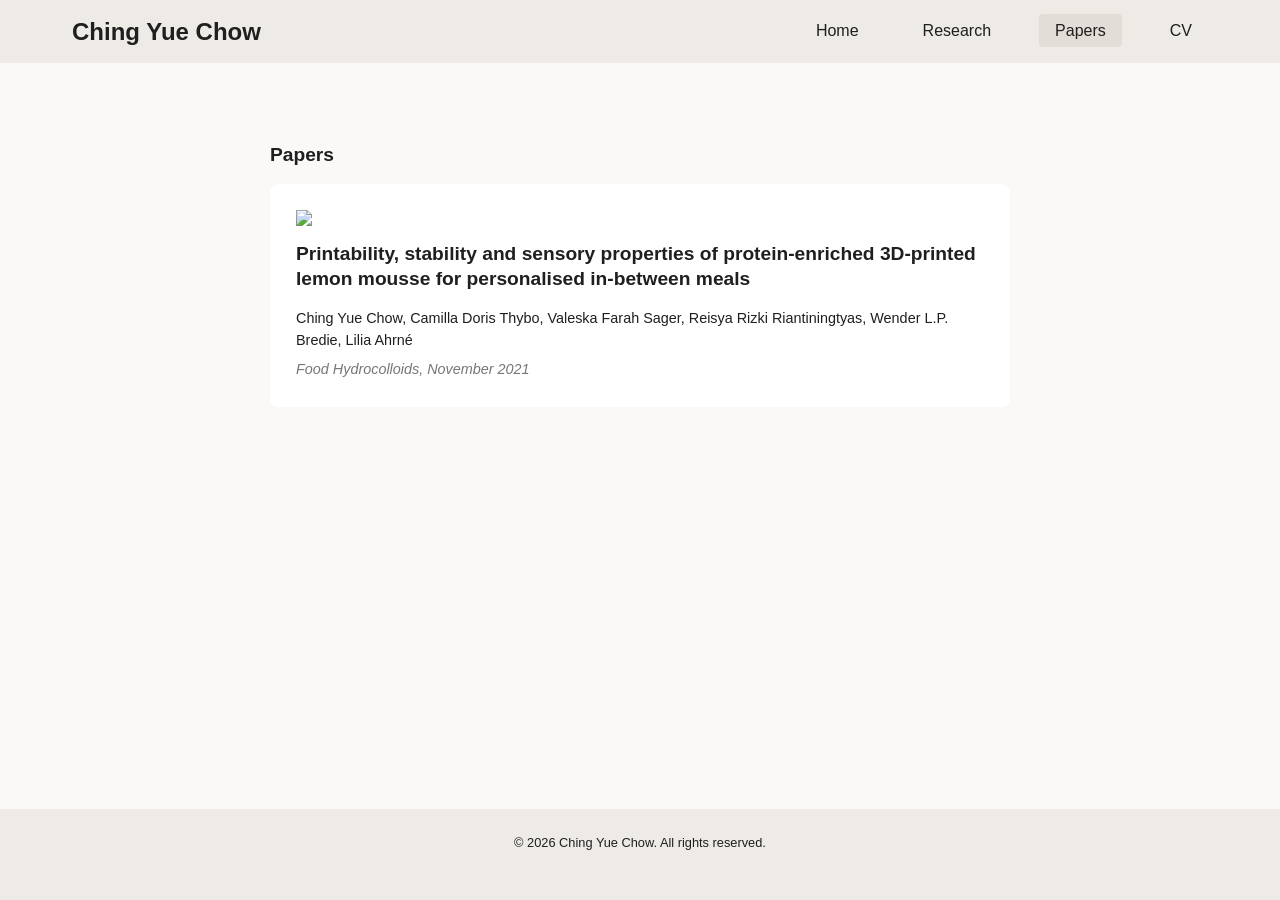
==== papers.html @ 6fe454b6 "Add item image to papers section and refine CSS styles for improved layout" ====
<!DOCTYPE html>
<html lang="en">
<head>
    <meta charset="UTF-8">
    <meta name="viewport" content="width=device-width, initial-scale=1.0">
    <title>Papers | Ching Yue Chow</title>
    <link rel="stylesheet" href="style_base.css">
    <link rel="stylesheet" href="style_papers.css">
</head>

<body>
  <nav>
    <div class="nav-container">
      <h1 class="nav-title">Ching Yue Chow</h1>
      <ul class="nav-links">
        <li><a href="index.html">Home</a></li>
        <li><a href="research.html">Research</a></li>
        <li><a href="papers.html" class="active">Papers</a></li>
        <li><a href="CV.html">CV</a></li>
      </ul>
    </div>
  </nav>

    <main class="container">
        <section class="content-section">
            <h3>Papers</h3>
            
            <div class="item-card">
              <img src="mousse_FH2021.jpg" class="item-image">
                <h3>
                  Printability, stability and sensory properties of protein-enriched 
                  3D-printed lemon mousse for personalised in-between meals
                </h3>
                <p>Ching Yue Chow, Camilla Doris Thybo, Valeska Farah Sager, 
                  Reisya Rizki Riantiningtyas, Wender L.P. Bredie, Lilia Ahrné</p>
                <p class="meta">Food Hydrocolloids, November 2021</p>
            </div>  

         </section>
    </main>

  <footer>
    <p>&copy; 2026 Ching Yue Chow. All rights reserved.</p>
  </footer>
</body>
</html>
---- style_base.css ----
* {
    margin: 0;
    padding: 0;
    box-sizing: border-box;
}

body {
    font-family: -apple-system, BlinkMacSystemFont, 'Segoe UI', Roboto, Oxygen, Ubuntu, Cantarell, sans-serif;
    line-height: 1.3;
    color: #1F1F1F;
    background-color: #FAF9F7;
    display: flex;
    flex-direction: column;
    min-height: 100vh;
}

h2 {
    color: #1F1F1F;
    margin-bottom: 1rem;
    font-size: 2rem;
}

h3 {
    color: #1F1F1F;
    /*margin-top: 2rem;*/
    margin-bottom: 1rem;
    font-size: 1.2rem;
}

p {
    font-size: 1rem;
    line-height: 1.5;
    margin-bottom: 1.5rem;
    color: #1F1F1F;
}

/* Navigation Bar */
nav {
    background-color: #EEEAE5;
    color: #1F1F1F;
    padding: 1rem 0;
    position: sticky;
    top: 0;
    z-index: 100;
}

.nav-container {
    max-width: 1200px;
    margin: 0 auto;
    padding: 0 2rem;
    display: flex;
    justify-content: flex-start;
    align-items: center;
    flex-wrap: wrap;
}

.nav-title {
    font-size: 1.5rem;
    font-weight: 600;
    min-width: 180px
}

.nav-links {
    display: flex;
    list-style: none;
    gap: 2rem;
    margin-left: auto;
}

.nav-links a {
    color: #1F1F1F;
    text-decoration: none;
    font-weight: 500;
    padding: 0.5rem 1rem;
    border-radius: 4px;
    transition: background-color 0.3s ease;
}

.nav-links a:hover,
.nav-links a.active {
    background-color: #E2DDD6;
}

/* Main Container */
.container {
    max-width: 900px;
    margin: 2rem auto;
    padding: 0 2rem;
    flex: 1;
}

/* Footer */
footer {
    background-color: #EEEAE5;
    color: #1F1F1F;
    text-align: center;
    padding: 1.5rem;
    margin-top: 2rem;
}

footer p {
    font-size: 0.8rem;
}

/* Responsive Design */
@media (max-width: 768px) {
    .nav-container {
        flex-direction: column;
        gap: 1rem;
    }
    
    .nav-links {
        gap: 1rem;
        flex-wrap: wrap;
        justify-content: center;
    }
    
    .profile-section {
        flex-direction: column;
        align-items: center;
        text-align: center;
    }
    
    .social-links ul {
        justify-content: center;
    }
    
    .container {
        padding: 0 1rem;
    }
    
    .hero,
    .content-section {
        padding: 2rem 1.5rem;
    }
}
---- style_papers.css ----
/* Papers page style */
.content-section {
    background-color: transparent;
    border-radius: 10px;
    padding: 3rem;
    /*box-shadow: 0 2px 8px rgba(0,0,0,0.1); */
    margin-bottom: 2rem;
}

/*.content-section p {
    font-size: 1.1rem;
    line-height: 1.8;
    color: #555;
    margin-bottom: 1rem;
}

.content-section ul {
    margin-left: 2rem;
    margin-bottom: 1rem;
}

.content-section li {
    margin-bottom: 0.5rem;
    font-size: 1.1rem;
    line-height: 1.8;
    color: #555;
}*/

/* Item Cards (for books, papers, courses) */
.item-card {
    background-color: white;
    padding: 1.5rem;
    padding-bottom: 1rem;
    margin-bottom: 1.5rem;
    border-radius: 8px;
    border: 2px solid transparent;
    transition: border-color 0.2s ease;
}

.item-card:hover {
    border-color: #E2DDD6;
}

.item-image {
  max-width: 100%;
  height: auto;
  display: block;
  object-fit: contain;
  margin-bottom: 1em;
}

.item-card p {
    margin-bottom: 0.5rem;
    font-size: 0.9rem;
}

.item-card .meta {
    color: #777;
    font-size: 0.9rem;
    font-style: italic;
}
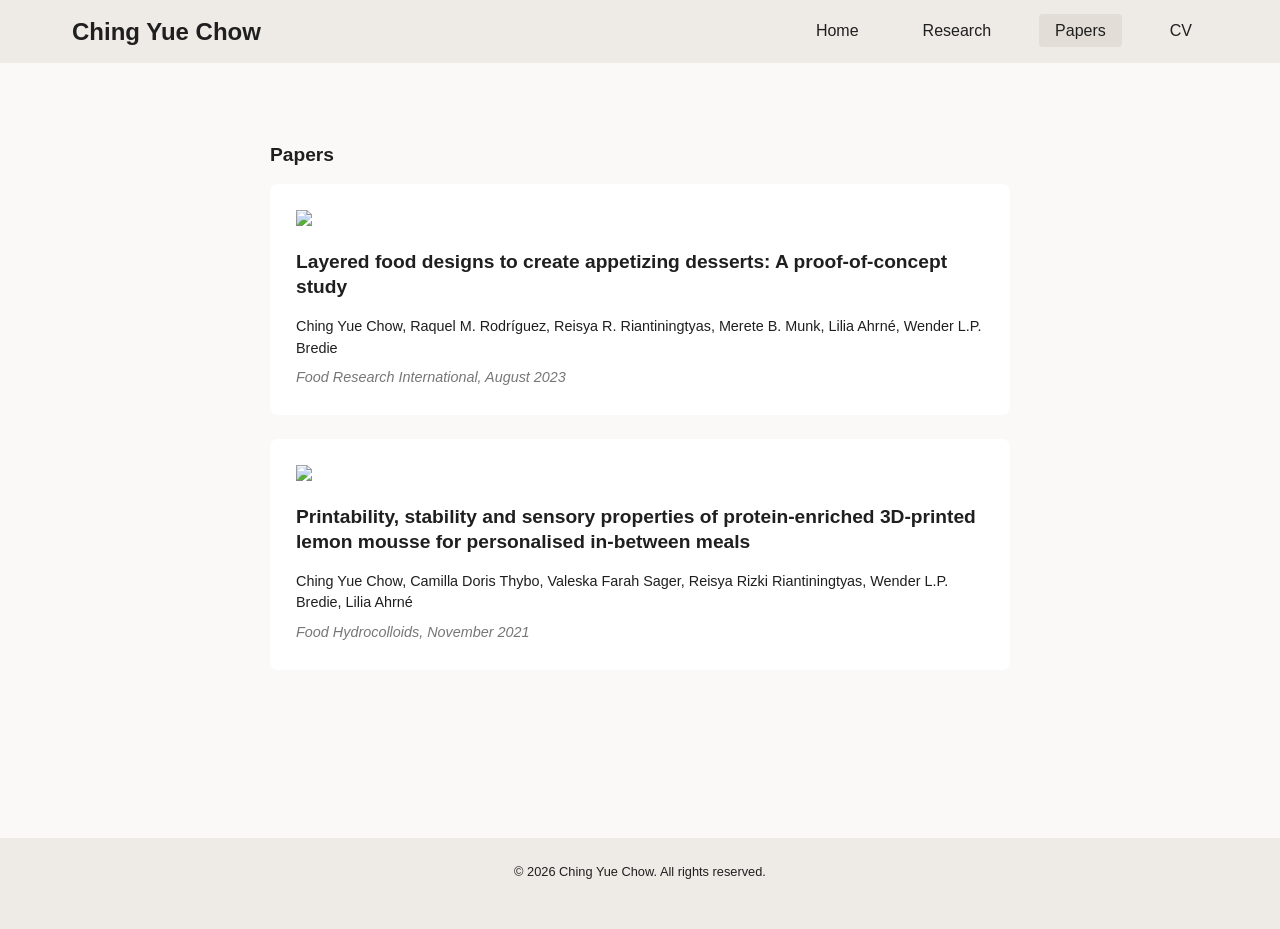
==== commit c8952d0f: "Update profile description, add new papers with link images to papers section, and adjust CSS styles" ====
--- a/papers.html
+++ b/papers.html
@@ -26,6 +26,19 @@
             <h3>Papers</h3>
             
             <div class="item-card">
+              <a href="https://doi.org/10.1016/j.foodres.2023.112955" target="_blank" title="View full paper">
+              <img src="mousse_FRI2023.jpg" class="item-image">
+                <h3>
+                  Layered food designs to create appetizing desserts: A proof-of-concept study
+                </h3>
+                <p>Ching Yue Chow, Raquel M. Rodríguez, Reisya R. Riantiningtyas, Merete B. Munk,
+                   Lilia Ahrné, Wender L.P. Bredie</p>
+                <p class="meta">Food Research International, August 2023</p>
+                </a>
+            </div>  
+
+            <div class="item-card">
+              <a href="https://doi.org/10.1016/j.foodhyd.2021.106943" target="_blank" title="View full paper">
               <img src="mousse_FH2021.jpg" class="item-image">
                 <h3>
                   Printability, stability and sensory properties of protein-enriched 
@@ -34,7 +47,8 @@
                 <p>Ching Yue Chow, Camilla Doris Thybo, Valeska Farah Sager, 
                   Reisya Rizki Riantiningtyas, Wender L.P. Bredie, Lilia Ahrné</p>
                 <p class="meta">Food Hydrocolloids, November 2021</p>
-            </div>  
+                </a>
+            </div> 
 
          </section>
     </main>
--- a/style_base.css
+++ b/style_base.css
@@ -32,6 +32,10 @@
     line-height: 1.5;
     margin-bottom: 1.5rem;
     color: #1F1F1F;
+}
+
+a {
+    text-decoration: none;
 }
 
 /* Navigation Bar */
--- a/style_papers.css
+++ b/style_papers.css
@@ -46,7 +46,7 @@
   height: auto;
   display: block;
   object-fit: contain;
-  margin-bottom: 1em;
+  margin-bottom: 1.5em;
 }
 
 .item-card p {
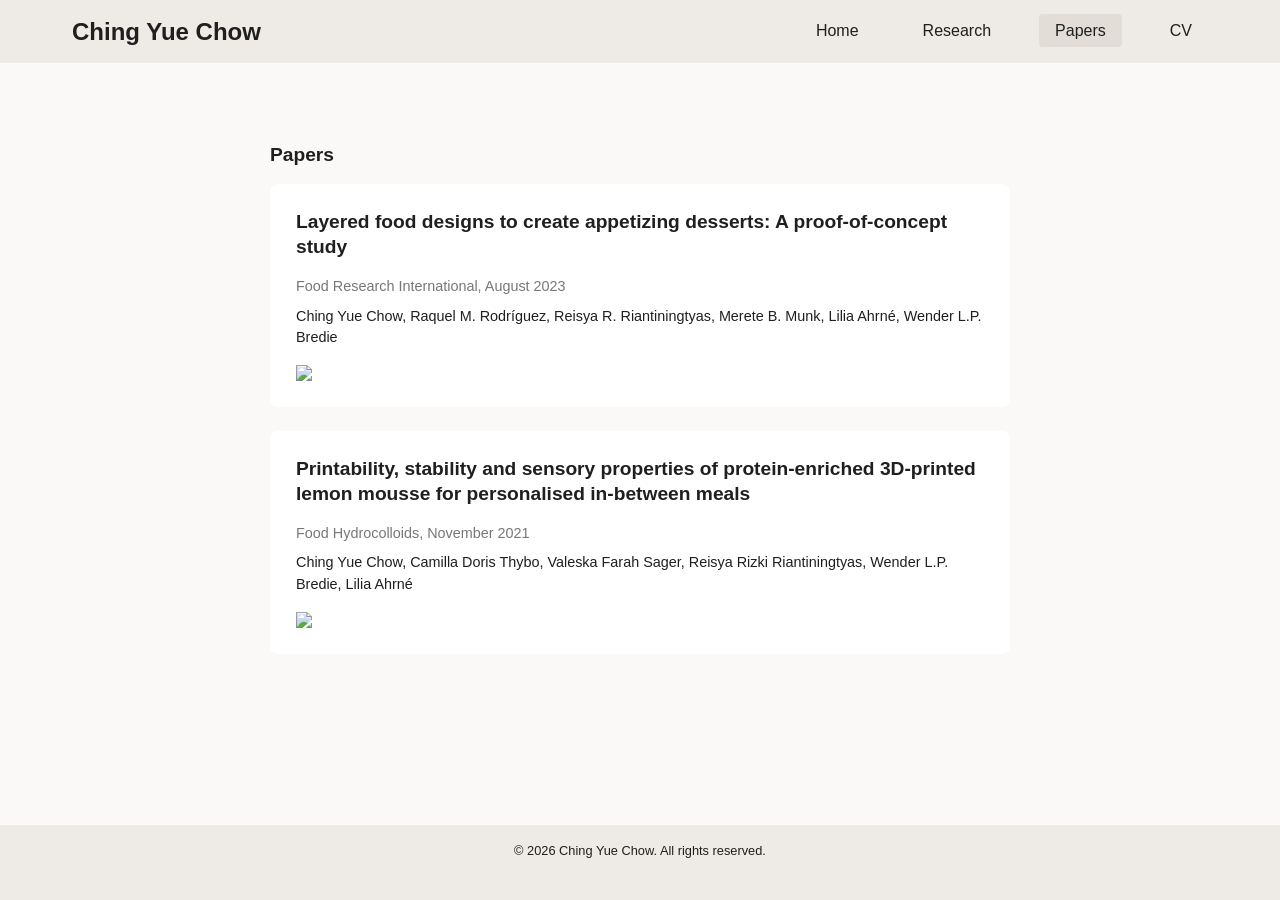
==== commit 9713cb3d: "Refactor index.html and papers.html: improve icon alignment, enhance paper card layout, and adjust C" ====
--- a/papers.html
+++ b/papers.html
@@ -1,11 +1,12 @@
 <!DOCTYPE html>
 <html lang="en">
+
 <head>
-    <meta charset="UTF-8">
-    <meta name="viewport" content="width=device-width, initial-scale=1.0">
-    <title>Papers | Ching Yue Chow</title>
-    <link rel="stylesheet" href="style_base.css">
-    <link rel="stylesheet" href="style_papers.css">
+  <meta charset="UTF-8">
+  <meta name="viewport" content="width=device-width, initial-scale=1.0">
+  <title>Papers | Ching Yue Chow</title>
+  <link rel="stylesheet" href="style_base.css">
+  <link rel="stylesheet" href="style_papers.css">
 </head>
 
 <body>
@@ -21,40 +22,40 @@
     </div>
   </nav>
 
-    <main class="container">
-        <section class="content-section">
-            <h3>Papers</h3>
-            
-            <div class="item-card">
-              <a href="https://doi.org/10.1016/j.foodres.2023.112955" target="_blank" title="View full paper">
-              <img src="mousse_FRI2023.jpg" class="item-image">
-                <h3>
-                  Layered food designs to create appetizing desserts: A proof-of-concept study
-                </h3>
-                <p>Ching Yue Chow, Raquel M. Rodríguez, Reisya R. Riantiningtyas, Merete B. Munk,
-                   Lilia Ahrné, Wender L.P. Bredie</p>
-                <p class="meta">Food Research International, August 2023</p>
-                </a>
-            </div>  
+  <main class="container">
+    <section class="content-section">
+      <h3>Papers</h3>
 
-            <div class="item-card">
-              <a href="https://doi.org/10.1016/j.foodhyd.2021.106943" target="_blank" title="View full paper">
-              <img src="mousse_FH2021.jpg" class="item-image">
-                <h3>
-                  Printability, stability and sensory properties of protein-enriched 
-                  3D-printed lemon mousse for personalised in-between meals
-                </h3>
-                <p>Ching Yue Chow, Camilla Doris Thybo, Valeska Farah Sager, 
-                  Reisya Rizki Riantiningtyas, Wender L.P. Bredie, Lilia Ahrné</p>
-                <p class="meta">Food Hydrocolloids, November 2021</p>
-                </a>
-            </div> 
+      <div class="item-card">
+        <a href="https://doi.org/10.1016/j.foodres.2023.112955" target="_blank" title="View full paper">
+          <h3>Layered food designs to create appetizing desserts: A proof-of-concept study
+          </h3>
+          <p class="meta">Food Research International, August 2023</p>
+          <p>Ching Yue Chow, Raquel M. Rodríguez, Reisya R. Riantiningtyas, Merete B. Munk,
+            Lilia Ahrné, Wender L.P. Bredie</p>
+          <img src="mousse_FRI2023.jpg" class="item-image">
+        </a>
+      </div>
 
-         </section>
-    </main>
+      <div class="item-card">
+        <a href="https://doi.org/10.1016/j.foodhyd.2021.106943" target="_blank" title="View full paper">
+          <h3>
+            Printability, stability and sensory properties of protein-enriched
+            3D-printed lemon mousse for personalised in-between meals
+          </h3>
+          <p class="meta">Food Hydrocolloids, November 2021</p>
+          <p>Ching Yue Chow, Camilla Doris Thybo, Valeska Farah Sager,
+            Reisya Rizki Riantiningtyas, Wender L.P. Bredie, Lilia Ahrné</p>
+        </a>
+        <img src="mousse_FH2021.jpg" class="item-image">
+      </div>
+
+    </section>
+  </main>
 
   <footer>
     <p>&copy; 2026 Ching Yue Chow. All rights reserved.</p>
   </footer>
 </body>
-</html>
+
+</html>
--- a/style_base.css
+++ b/style_base.css
@@ -98,7 +98,7 @@
     background-color: #EEEAE5;
     color: #1F1F1F;
     text-align: center;
-    padding: 1.5rem;
+    padding: 1rem;
     margin-top: 2rem;
 }
 
--- a/style_papers.css
+++ b/style_papers.css
@@ -30,7 +30,7 @@
 .item-card {
     background-color: white;
     padding: 1.5rem;
-    padding-bottom: 1rem;
+    /*padding-bottom: 1rem;*/
     margin-bottom: 1.5rem;
     border-radius: 8px;
     border: 2px solid transparent;
@@ -46,16 +46,16 @@
   height: auto;
   display: block;
   object-fit: contain;
-  margin-bottom: 1.5em;
 }
 
 .item-card p {
-    margin-bottom: 0.5rem;
+    margin-bottom: 1rem;
     font-size: 0.9rem;
 }
 
 .item-card .meta {
     color: #777;
-    font-size: 0.9rem;
-    font-style: italic;
+    margin-bottom: 0.5rem;
+    /*font-size: 0.9rem;
+    font-style: italic;*/
 }
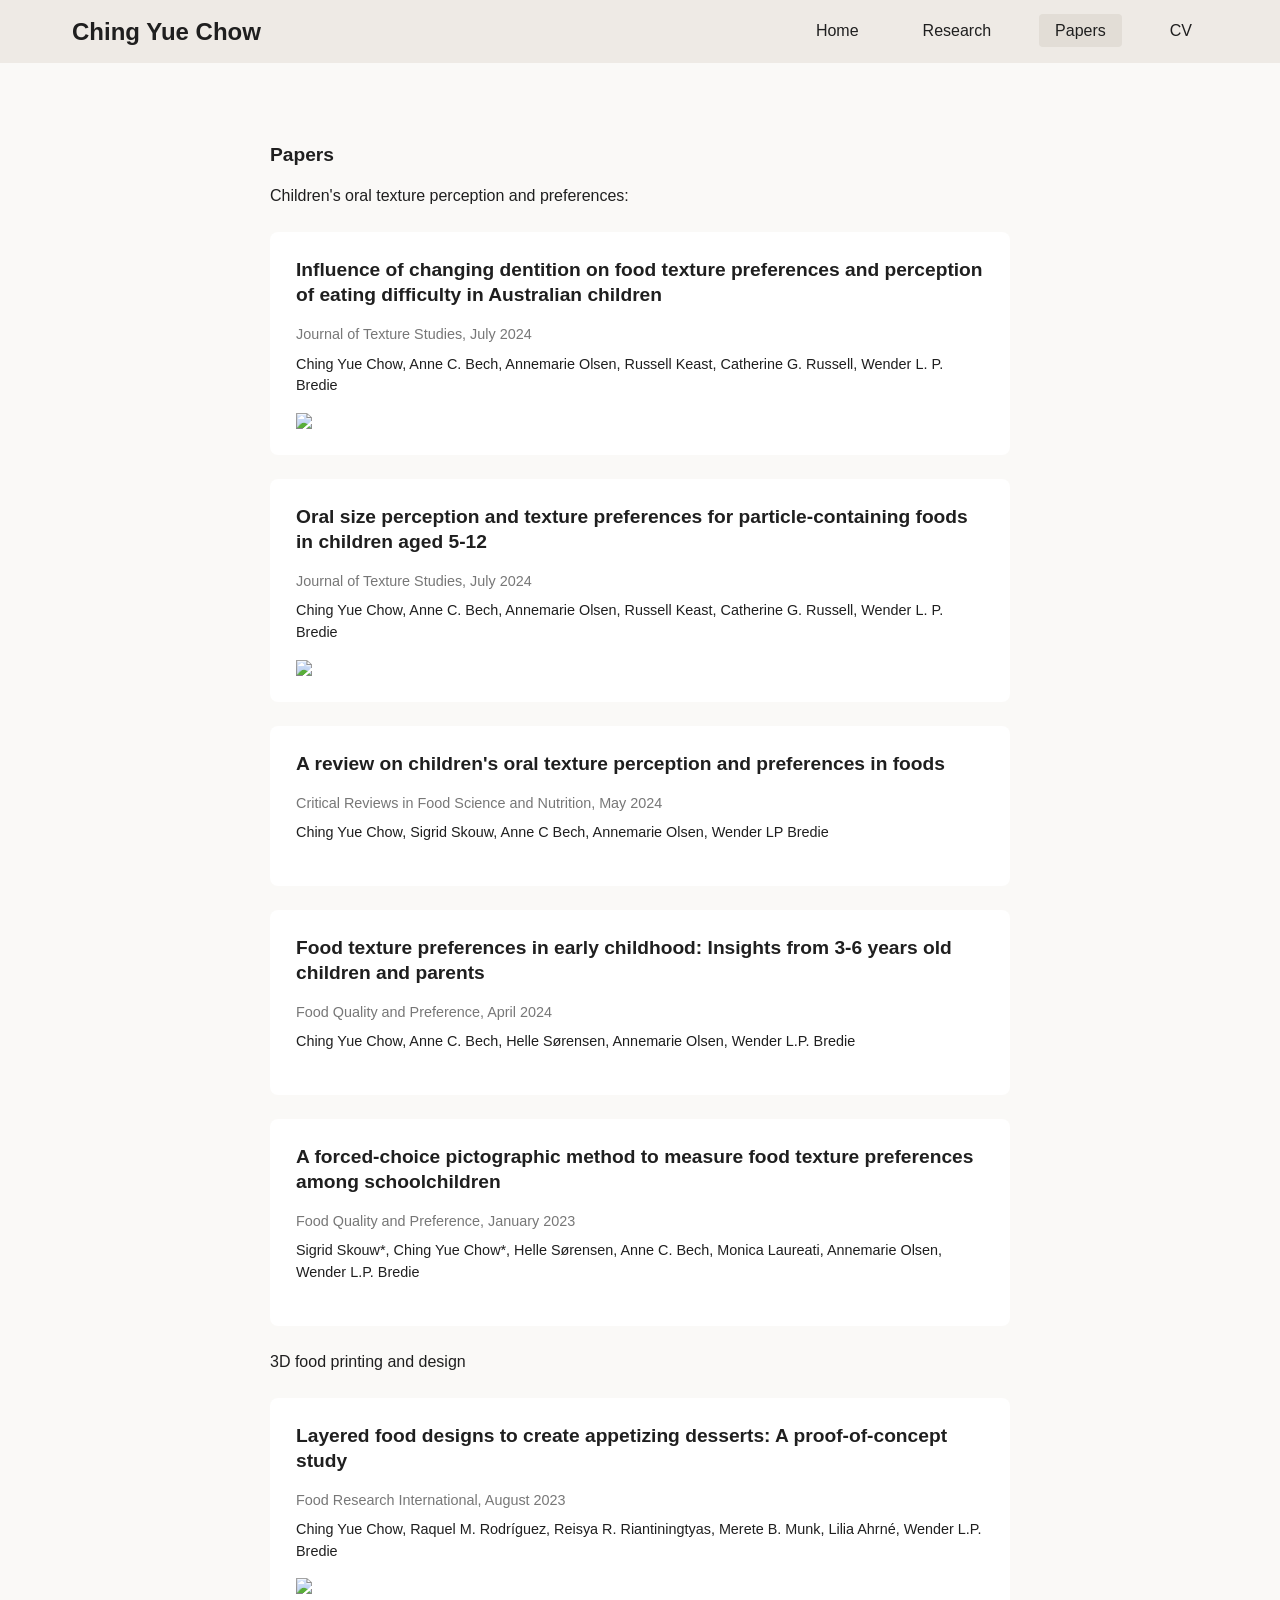
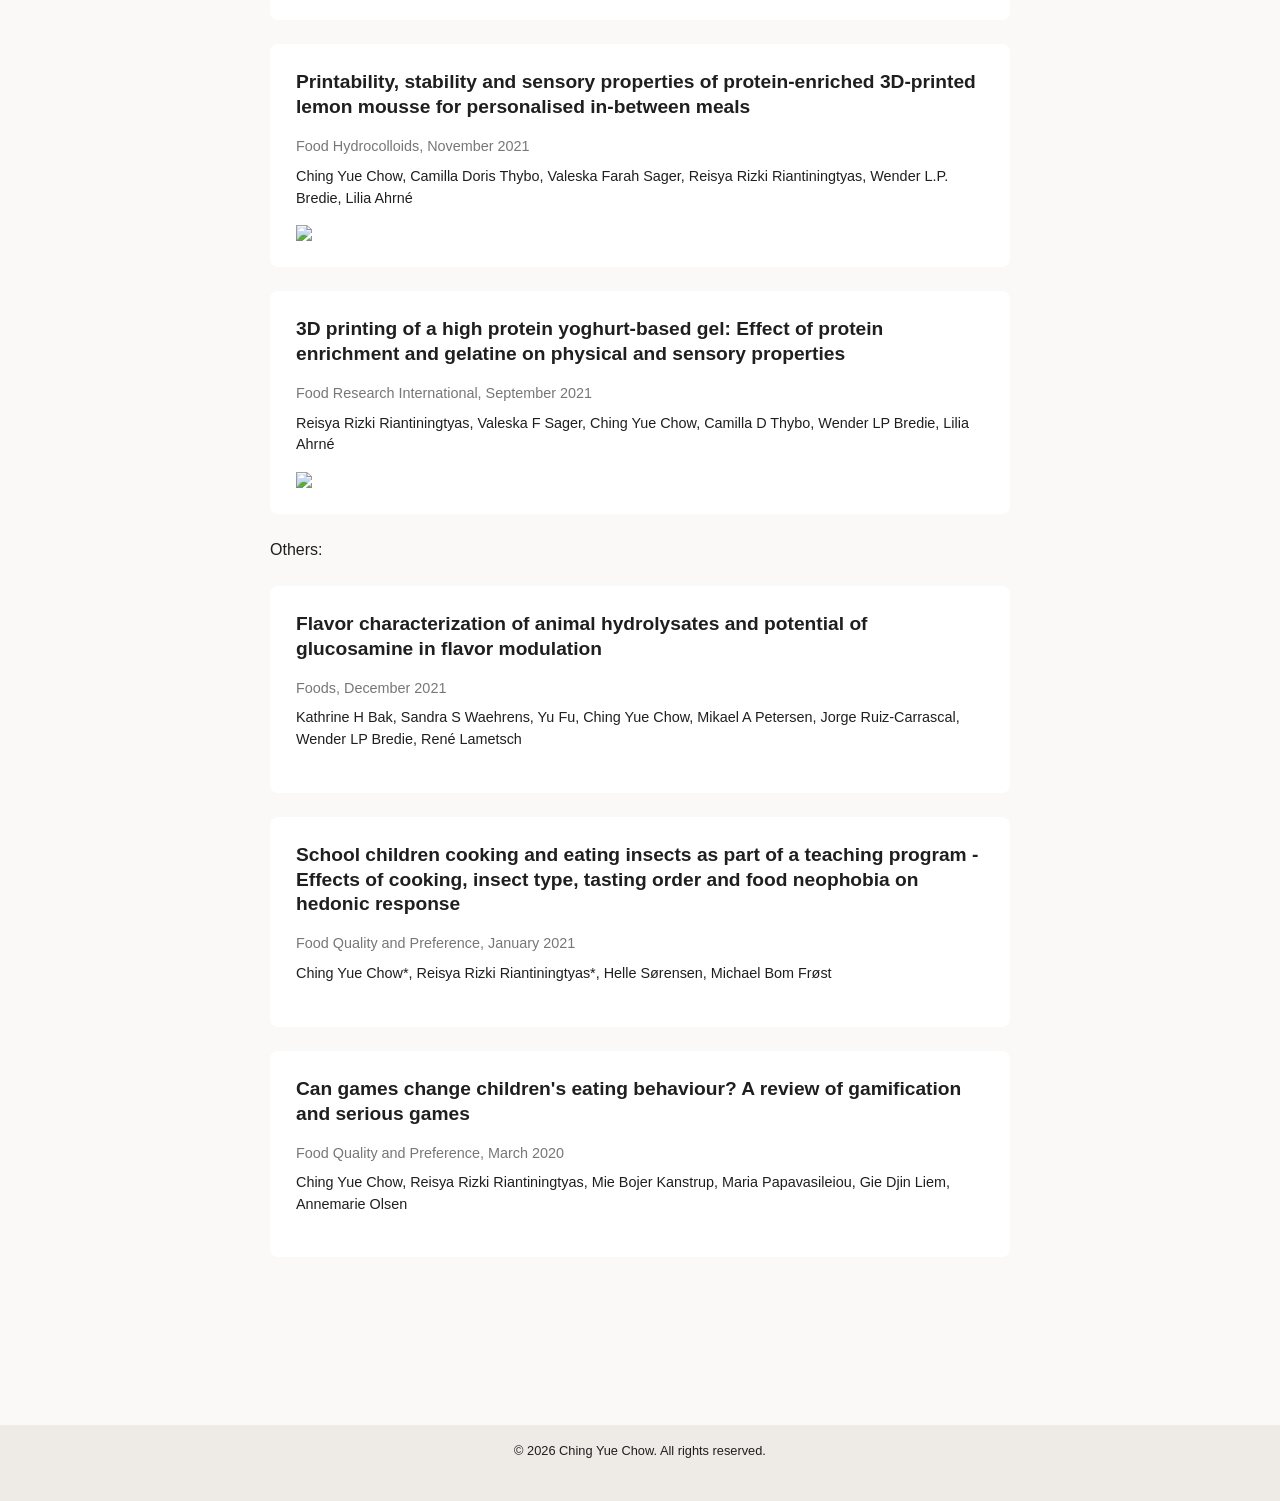
==== commit 70268df4: "Update papers.html: add new papers with details and images, enhance layout for better presentation" ====
--- a/papers.html
+++ b/papers.html
@@ -25,7 +25,65 @@
   <main class="container">
     <section class="content-section">
       <h3>Papers</h3>
+      <p>Children's oral texture perception and preferences:</p>
 
+      <div class="item-card">
+        <a href="https://doi.org/10.1111/jtxs.12856" target="_blank" title="View full paper">
+          <h3>Influence of changing dentition on food texture preferences and
+            perception of eating difficulty in Australian children
+          </h3>
+          <p class="meta">Journal of Texture Studies, July 2024</p>
+          <p>Ching Yue Chow, Anne C. Bech, Annemarie Olsen, Russell Keast,
+            Catherine G. Russell, Wender L. P. Bredie</p>
+          <img src="deakinH_JTS2024.jpg" class="item-image">
+        </a>
+      </div>
+
+      <div class="item-card">
+        <a href="https://doi.org/10.1016/j.foodres.2023.112955" target="_blank" title="View full paper">
+          <h3>Oral size perception and texture preferences for
+            particle-containing foods in children aged 5-12
+          </h3>
+          <p class="meta">Journal of Texture Studies, July 2024</p>
+          <p>Ching Yue Chow, Anne C. Bech, Annemarie Olsen, Russell Keast,
+            Catherine G. Russell, Wender L. P. Bredie</p>
+          <img src="deakinP_JTS2024.jpg" class="item-image">
+        </a>
+      </div>
+
+      <div class="item-card">
+        <a href="https://doi.org/10.1080/10408398.2022.2136619" target="_blank" title="View full paper">
+          <h3>A review on children's oral texture perception and preferences in foods
+          </h3>
+          <p class="meta">Critical Reviews in Food Science and Nutrition, May 2024</p>
+          <p>Ching Yue Chow, Sigrid Skouw, Anne C Bech, Annemarie Olsen, Wender LP Bredie</p>
+          <!--img src="mousse_FRI2023.jpg" class="item-image"-->
+        </a>
+      </div>
+
+      <div class="item-card">
+        <a href="https://doi.org/10.1016/j.foodqual.2023.105063" target="_blank" title="View full paper">
+          <h3>Food texture preferences in early childhood:
+            Insights from 3-6 years old children and parents
+          </h3>
+          <p class="meta">Food Quality and Preference, April 2024</p>
+          <p>Ching Yue Chow, Anne C. Bech, Helle Sørensen, Annemarie Olsen, Wender L.P. Bredie</p>
+          <!--img src="mousse_FRI2023.jpg" class="item-image"-->
+        </a>
+      </div>
+
+      <div class="item-card">
+        <a href="https://doi.org/10.1016/j.foodqual.2022.104783" target="_blank" title="View full paper">
+          <h3>A forced-choice pictographic method to measure food texture preferences among schoolchildren
+          </h3>
+          <p class="meta">Food Quality and Preference, January 2023</p>
+          <p>Sigrid Skouw*, Ching Yue Chow*, Helle Sørensen, Anne C. Bech, Monica Laureati, Annemarie Olsen, Wender L.P.
+            Bredie</p>
+          <!--img src="mousse_FRI2023.jpg" class="item-image"-->
+        </a>
+      </div>
+
+      <p>3D food printing and design</p>
       <div class="item-card">
         <a href="https://doi.org/10.1016/j.foodres.2023.112955" target="_blank" title="View full paper">
           <h3>Layered food designs to create appetizing desserts: A proof-of-concept study
@@ -50,6 +108,54 @@
         <img src="mousse_FH2021.jpg" class="item-image">
       </div>
 
+      <div class="item-card">
+        <a href="https://doi.org/10.1016/j.foodres.2021.110517" target="_blank" title="View full paper">
+          <h3>
+            3D printing of a high protein yoghurt-based gel: Effect of protein enrichment and
+            gelatine on physical and sensory properties
+          </h3>
+          <p class="meta">Food Research International, September 2021</p>
+          <p>Reisya Rizki Riantiningtyas, Valeska F Sager, Ching Yue Chow,
+            Camilla D Thybo, Wender LP Bredie, Lilia Ahrné</p>
+        </a>
+        <img src="yoghurtgel_FRI2021.jpg" class="item-image">
+      </div>
+
+      <p>Others:</p>
+      <div class="item-card">
+        <a href="https://doi.org/10.3390/foods10123008" target="_blank" title="View full paper">
+          <h3>Flavor characterization of animal hydrolysates and potential of glucosamine in flavor modulation
+          </h3>
+          <p class="meta">Foods, December 2021</p>
+          <p>Kathrine H Bak, Sandra S Waehrens, Yu Fu, Ching Yue Chow, Mikael A Petersen,
+            Jorge Ruiz-Carrascal, Wender LP Bredie, René Lametsch</p>
+          <!--img src="mousse_FRI2023.jpg" class="item-image"-->
+        </a>
+      </div>
+
+      <div class="item-card">
+        <a href="https://doi.org/10.1016/j.foodqual.2020.104027" target="_blank" title="View full paper">
+          <h3>School children cooking and eating insects as part of a teaching program -
+            Effects of cooking, insect type, tasting order and food neophobia on hedonic response
+          </h3>
+          <p class="meta">Food Quality and Preference, January 2021</p>
+          <p>Ching Yue Chow*, Reisya Rizki Riantiningtyas*, Helle Sørensen, Michael Bom Frøst</p>
+          <!--img src="mousse_FRI2023.jpg" class="item-image"-->
+        </a>
+      </div>
+
+      <div class="item-card">
+        <a href="https://doi.org/10.1016/j.foodqual.2019.103823" target="_blank" title="View full paper">
+          <h3>Can games change children's eating behaviour?
+            A review of gamification and serious games
+          </h3>
+          <p class="meta">Food Quality and Preference, March 2020</p>
+          <p>Ching Yue Chow, Reisya Rizki Riantiningtyas, Mie Bojer Kanstrup, Maria Papavasileiou,
+            Gie Djin Liem, Annemarie Olsen</p>
+          <!--img src="mousse_FRI2023.jpg" class="item-image"-->
+        </a>
+      </div>
+
     </section>
   </main>
 
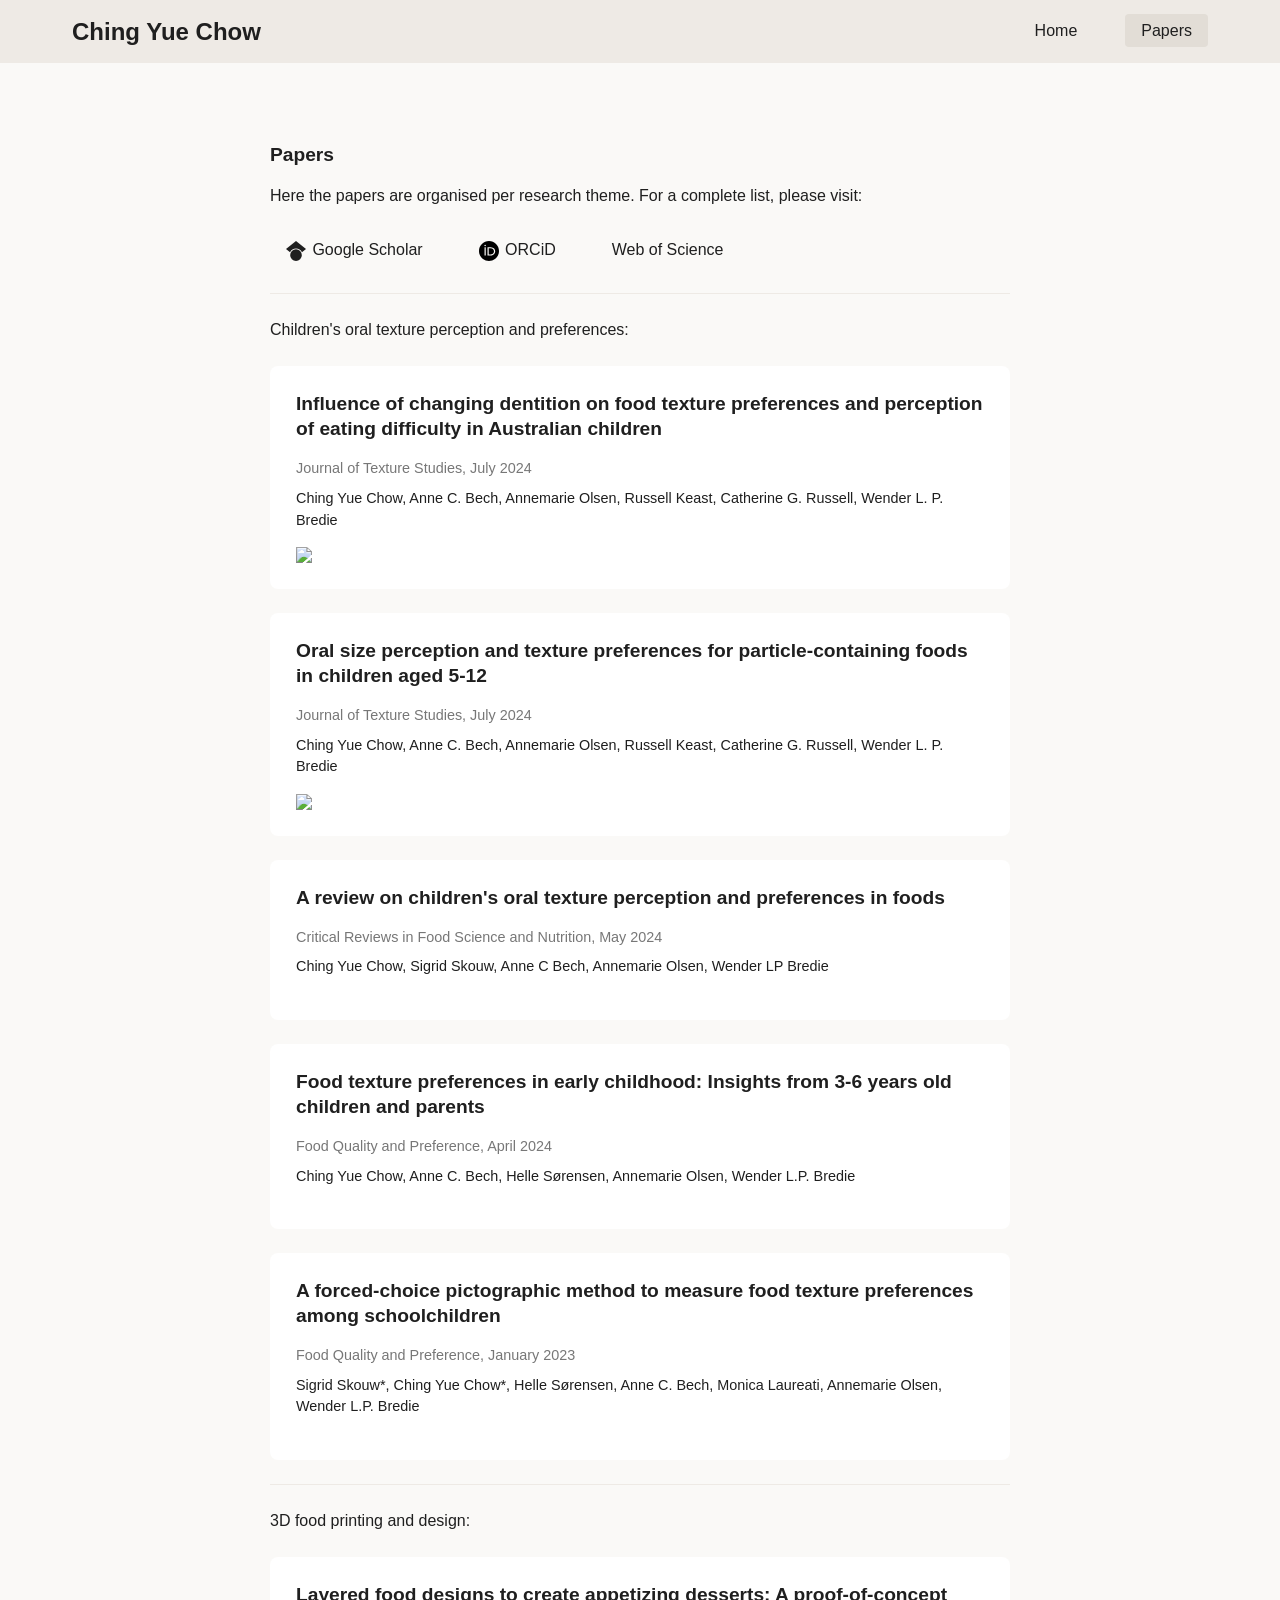
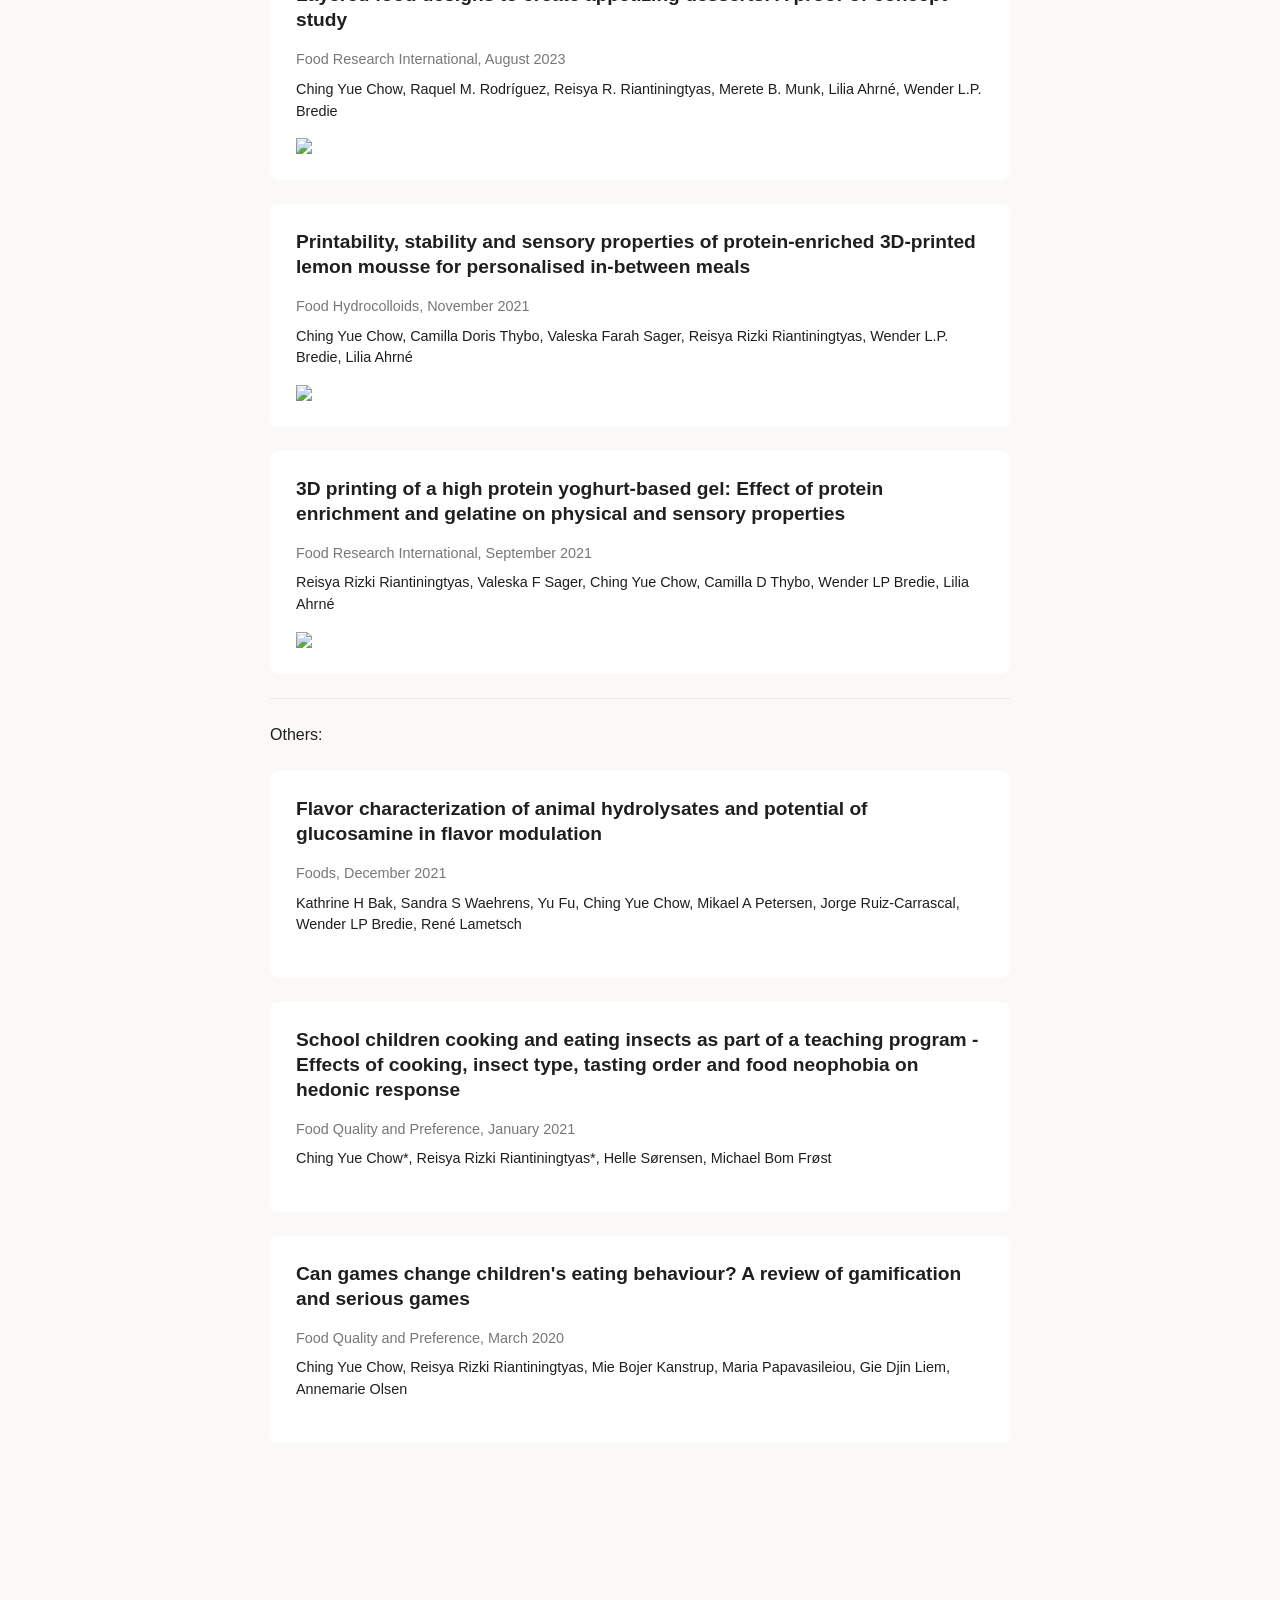
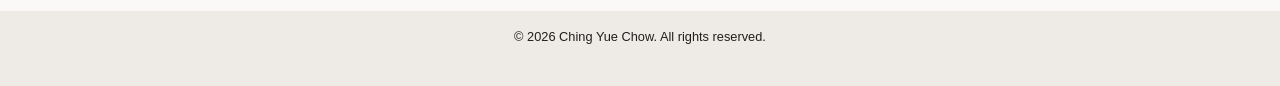
==== commit f73ea242: "Refactor index.html and papers.html: comment out unused navigation links and enhance profile links s" ====
--- a/papers.html
+++ b/papers.html
@@ -15,9 +15,9 @@
       <h1 class="nav-title">Ching Yue Chow</h1>
       <ul class="nav-links">
         <li><a href="index.html">Home</a></li>
-        <li><a href="research.html">Research</a></li>
+        <!--li><a href="research.html">Research</a></li-->
         <li><a href="papers.html" class="active">Papers</a></li>
-        <li><a href="CV.html">CV</a></li>
+        <!--li><a href="CV.html">CV</a></li-->
       </ul>
     </div>
   </nav>
@@ -25,6 +25,36 @@
   <main class="container">
     <section class="content-section">
       <h3>Papers</h3>
+      <p>Here the papers are organised per research theme. For a complete list, please visit:
+
+      <div class="profile-links">
+        <ul>
+          <li>
+            <a href="https://scholar.google.com/citations?hl=en&user=D0PaX5IAAAAJ" target="_blank">
+              <svg class="icon" viewBox="0 0 24 24" fill="currentColor">
+                <path
+                  d="M12 24a7 7 0 1 1 0-14 7 7 0 0 1 0 14zm0-24L0 9.5l4.838 3.94A8 8 0 0 1 12 9a8 8 0 0 1 7.162 4.44L24 9.5z" />
+              </svg>
+              Google Scholar</a>
+          </li>
+          <li>
+            <a href="https://orcid.org/0000-0002-7955-2734" target="_blank">
+              <svg class="icon" viewBox="0 0 32 32" aria-hidden="true" focusable="false">
+                <path
+                  d="M16 0c-8.839 0-16 7.161-16 16s7.161 16 16 16c8.839 0 16-7.161 16-16s-7.161-16-16-16zM9.823 5.839c0.704 0 1.265 0.573 1.265 1.26 0 0.688-0.561 1.265-1.265 1.265-0.692-0.004-1.26-0.567-1.26-1.265 0-0.697 0.563-1.26 1.26-1.26zM8.864 9.885h1.923v13.391h-1.923zM13.615 9.885h5.197c4.948 0 7.125 3.541 7.125 6.703 0 3.439-2.687 6.699-7.099 6.699h-5.224zM15.536 11.625v9.927h3.063c4.365 0 5.365-3.312 5.365-4.964 0-2.687-1.713-4.963-5.464-4.963z" />
+              </svg>
+              ORCiD</a>
+          </li>
+          <li>
+            <a href="https://www.webofscience.com/wos/author/record/AGY-7611-2022" target="_blank">
+              Web of Science
+            </a>
+          </li>
+        </ul>
+      </div>
+
+      <div class="section-divider"></div>
+
       <p>Children's oral texture perception and preferences:</p>
 
       <div class="item-card">
@@ -83,7 +113,9 @@
         </a>
       </div>
 
-      <p>3D food printing and design</p>
+      <div class="section-divider"></div>
+
+      <p>3D food printing and design:</p>
       <div class="item-card">
         <a href="https://doi.org/10.1016/j.foodres.2023.112955" target="_blank" title="View full paper">
           <h3>Layered food designs to create appetizing desserts: A proof-of-concept study
@@ -121,6 +153,8 @@
         <img src="yoghurtgel_FRI2021.jpg" class="item-image">
       </div>
 
+      <div class="section-divider"></div>
+
       <p>Others:</p>
       <div class="item-card">
         <a href="https://doi.org/10.3390/foods10123008" target="_blank" title="View full paper">
--- a/style_base.css
+++ b/style_base.css
@@ -85,6 +85,12 @@
     background-color: #E2DDD6;
 }
 
+/* Icon */
+.icon {
+    width: 20px;
+    height: 20px;
+}
+
 /* Main Container */
 .container {
     max-width: 900px;
@@ -104,6 +110,13 @@
 
 footer p {
     font-size: 0.8rem;
+}
+
+.section-divider {
+    border: none;
+    height: 1.5px;
+    background-color: #EEEAE5;
+    margin: 1.5rem 0;
 }
 
 /* Responsive Design */
--- a/style_papers.css
+++ b/style_papers.css
@@ -49,8 +49,8 @@
 }
 
 .item-card p {
-    margin-bottom: 1rem;
-    font-size: 0.9rem;
+  margin-bottom: 1rem;
+  font-size: 0.9rem;
 }
 
 .item-card .meta {
@@ -58,4 +58,30 @@
     margin-bottom: 0.5rem;
     /*font-size: 0.9rem;
     font-style: italic;*/
+}
+
+/* Profile Links */
+.profile-links ul {
+    list-style: none;
+    display: flex;
+    gap: 1.5rem;
+    flex-wrap: wrap;
+}
+
+.profile-links a {
+    display: flex;
+    align-items: center;
+    gap: 0.4rem;
+    color:#1F1F1F;
+    text-decoration: none;
+    padding: 0.5rem 1rem;
+    /*border: 1px solid #EEEAE5;*/
+    border-radius: 6px;
+    font-weight: 500;
+    transition: all 0.3s ease;
+}
+
+.profile-links a:hover {
+    background-color: #EEEAE5;
+    color: #1F1F1F;
 }
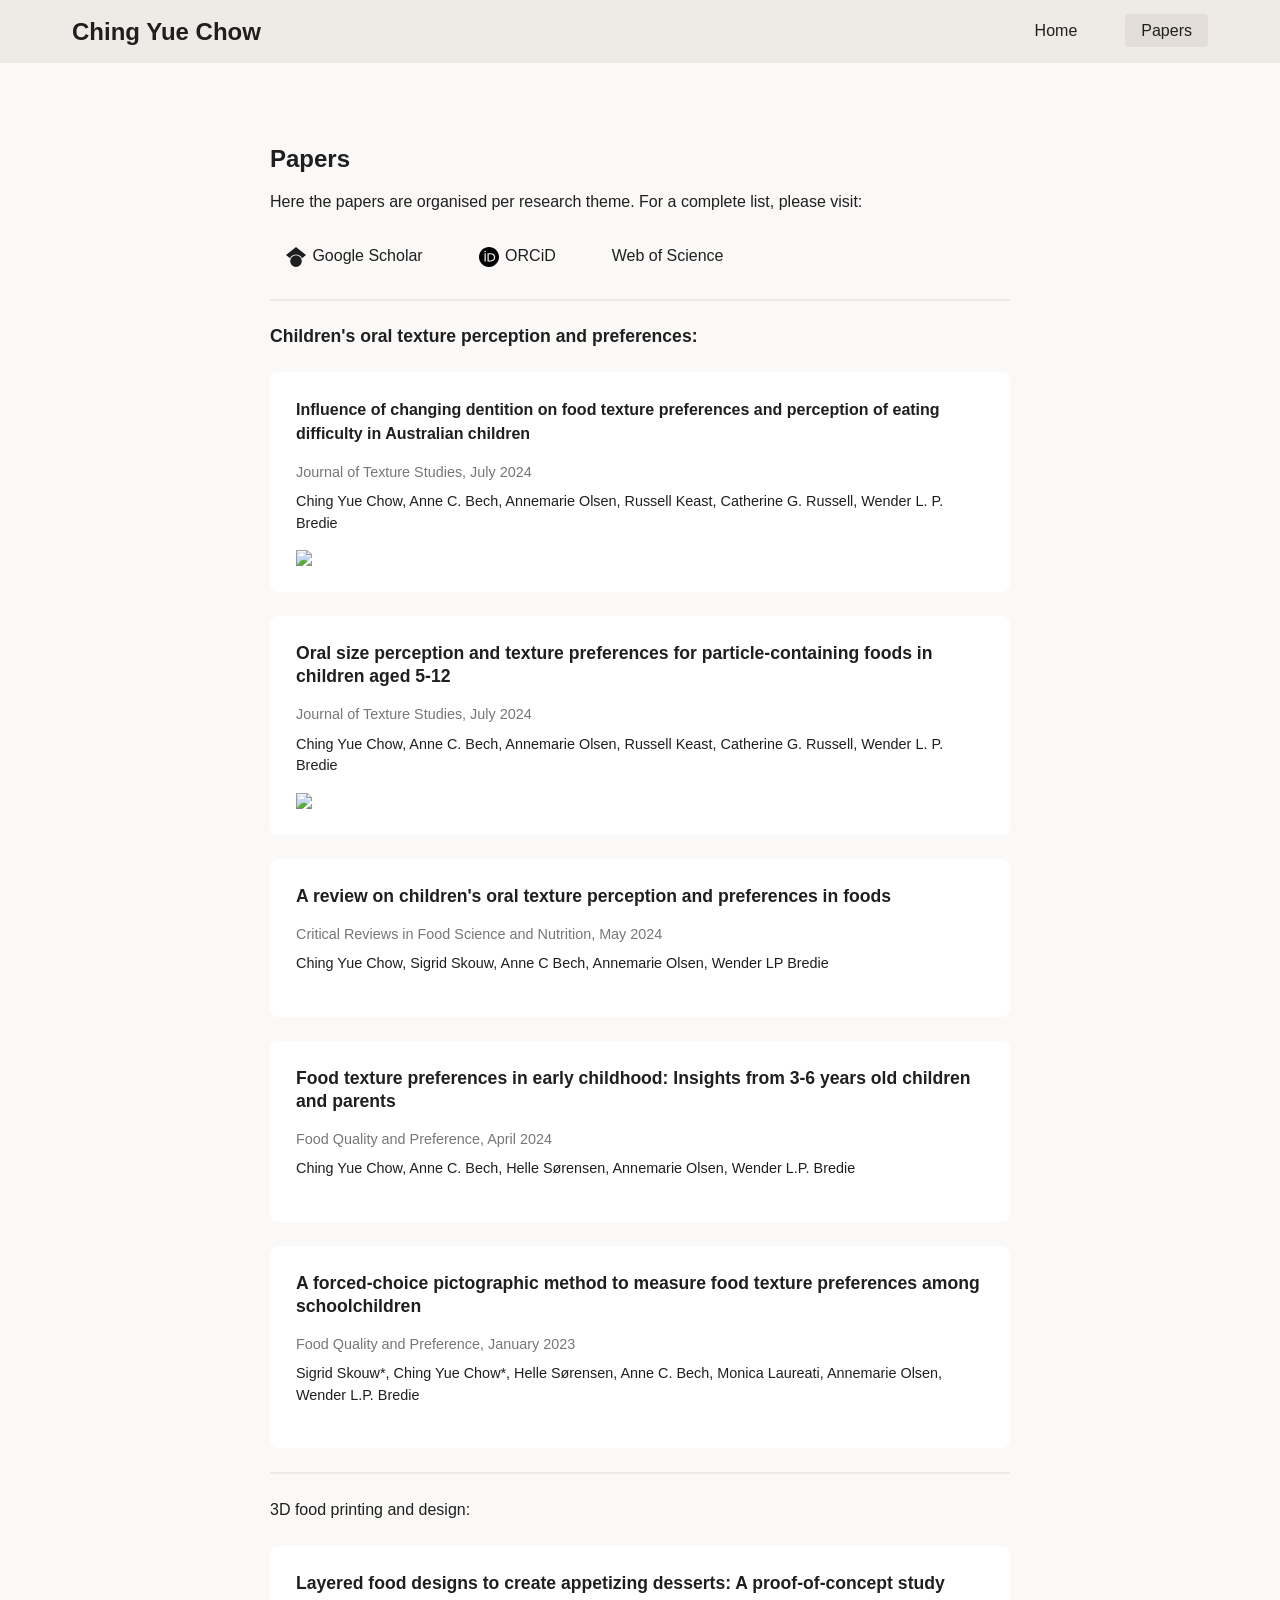
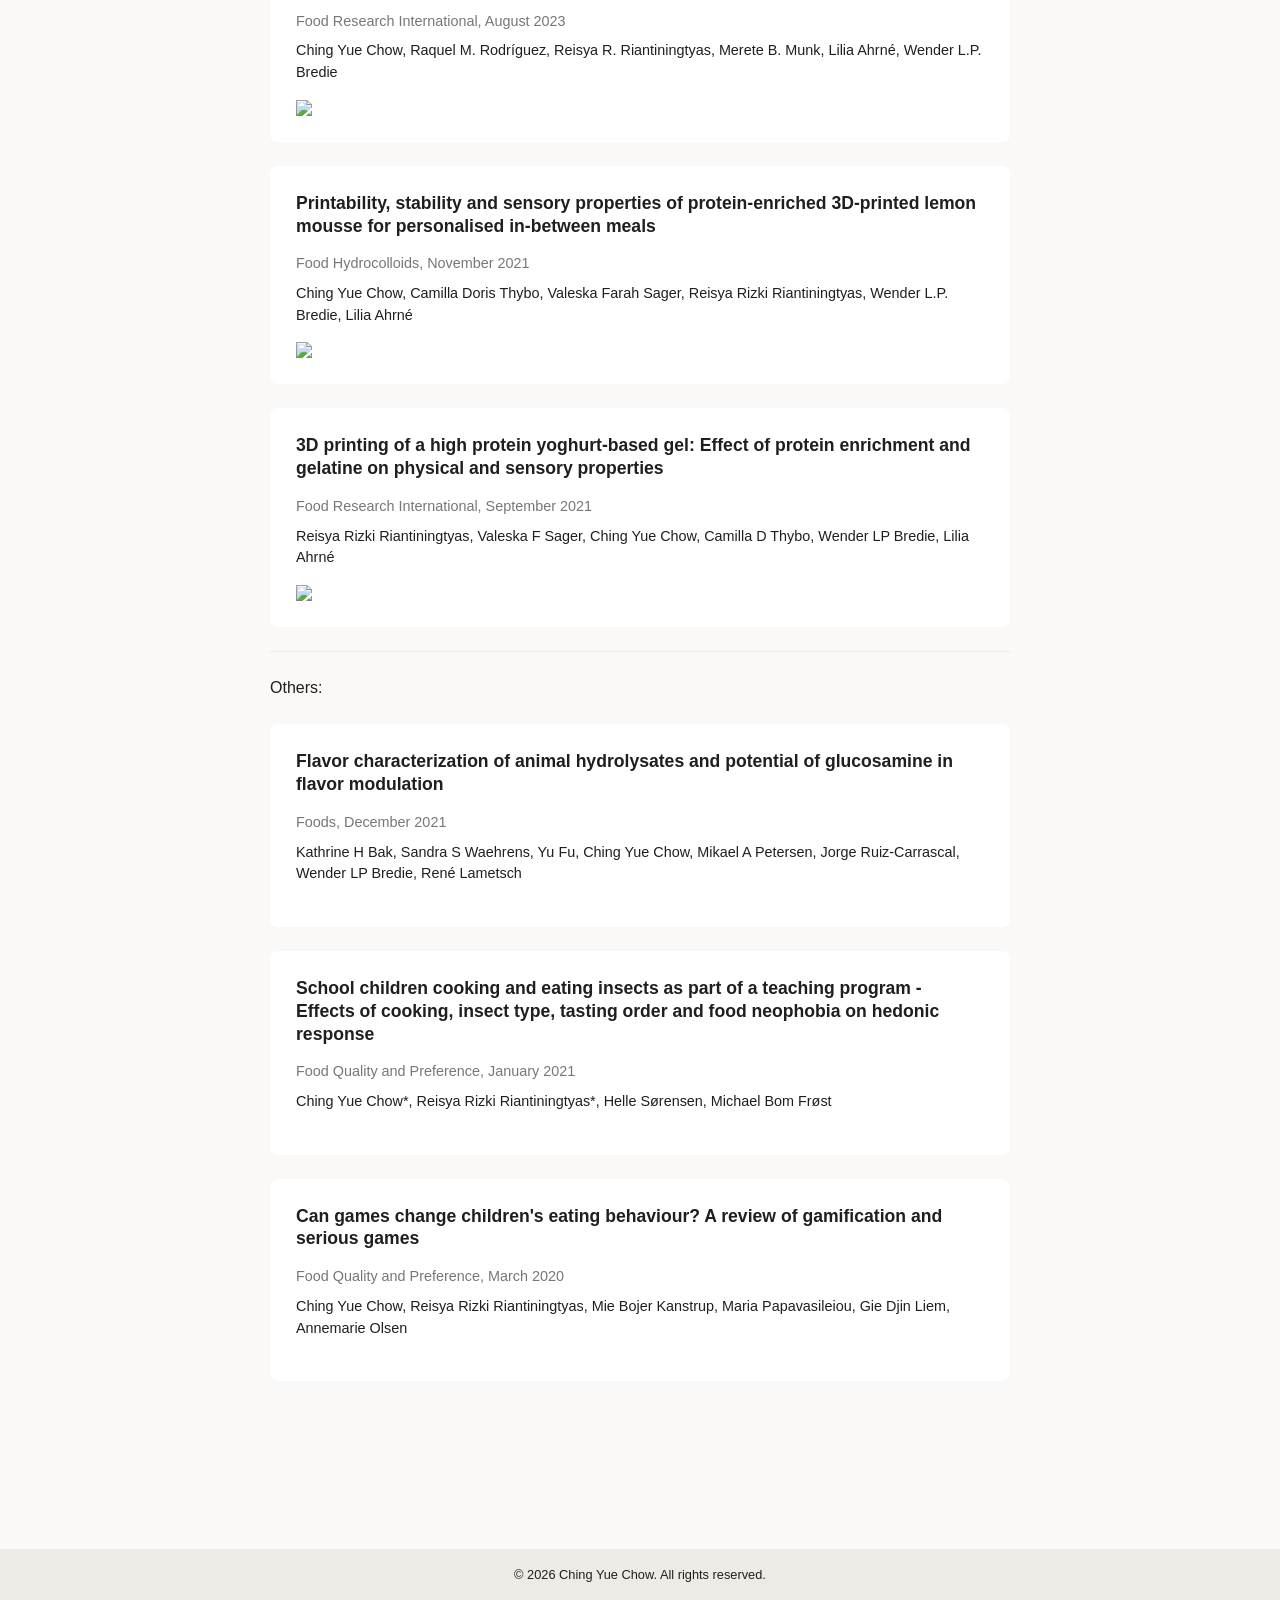
==== commit 20a311b4: "update navigation title to link format, adjust heading levels for consistency" ====
--- a/papers.html
+++ b/papers.html
@@ -12,7 +12,7 @@
 <body>
   <nav>
     <div class="nav-container">
-      <h1 class="nav-title">Ching Yue Chow</h1>
+      <a href="index.html" class="nav-title">Ching Yue Chow</a>
       <ul class="nav-links">
         <li><a href="index.html">Home</a></li>
         <!--li><a href="research.html">Research</a></li-->
@@ -24,7 +24,7 @@
 
   <main class="container">
     <section class="content-section">
-      <h3>Papers</h3>
+      <h2>Papers</h2>
       <p>Here the papers are organised per research theme. For a complete list, please visit:
 
       <div class="profile-links">
@@ -55,13 +55,13 @@
 
       <div class="section-divider"></div>
 
-      <p>Children's oral texture perception and preferences:</p>
+      <h3>Children's oral texture perception and preferences:</h3>
 
       <div class="item-card">
         <a href="https://doi.org/10.1111/jtxs.12856" target="_blank" title="View full paper">
-          <h3>Influence of changing dentition on food texture preferences and
+          <p class="title">Influence of changing dentition on food texture preferences and
             perception of eating difficulty in Australian children
-          </h3>
+          </p>
           <p class="meta">Journal of Texture Studies, July 2024</p>
           <p>Ching Yue Chow, Anne C. Bech, Annemarie Olsen, Russell Keast,
             Catherine G. Russell, Wender L. P. Bredie</p>
--- a/style_base.css
+++ b/style_base.css
@@ -14,17 +14,24 @@
     min-height: 100vh;
 }
 
-h2 {
+h1 {
     color: #1F1F1F;
     margin-bottom: 1rem;
     font-size: 2rem;
 }
 
+h2 {
+    color: #1F1F1F;
+    margin-bottom: 1rem;
+    font-size: 1.5rem;
+    font-weight: 600;
+}
+
 h3 {
     color: #1F1F1F;
-    /*margin-top: 2rem;*/
     margin-bottom: 1rem;
-    font-size: 1.2rem;
+    font-size: 1.1rem;
+    font-weight: 600;
 }
 
 p {
@@ -61,7 +68,9 @@
 .nav-title {
     font-size: 1.5rem;
     font-weight: 600;
-    min-width: 180px
+    min-width: 180px;
+    text-decoration: none;
+    color: #1F1F1F;
 }
 
 .nav-links {
--- a/style_papers.css
+++ b/style_papers.css
@@ -31,6 +31,7 @@
     background-color: white;
     padding: 1.5rem;
     /*padding-bottom: 1rem;*/
+    margin-top: 1.5rem;
     margin-bottom: 1.5rem;
     border-radius: 8px;
     border: 2px solid transparent;
@@ -51,6 +52,12 @@
 .item-card p {
   margin-bottom: 1rem;
   font-size: 0.9rem;
+}
+
+.item-card .title {
+    font-size: 1rem;
+    margin-bottom: 1rem;
+    font-weight: 600;
 }
 
 .item-card .meta {
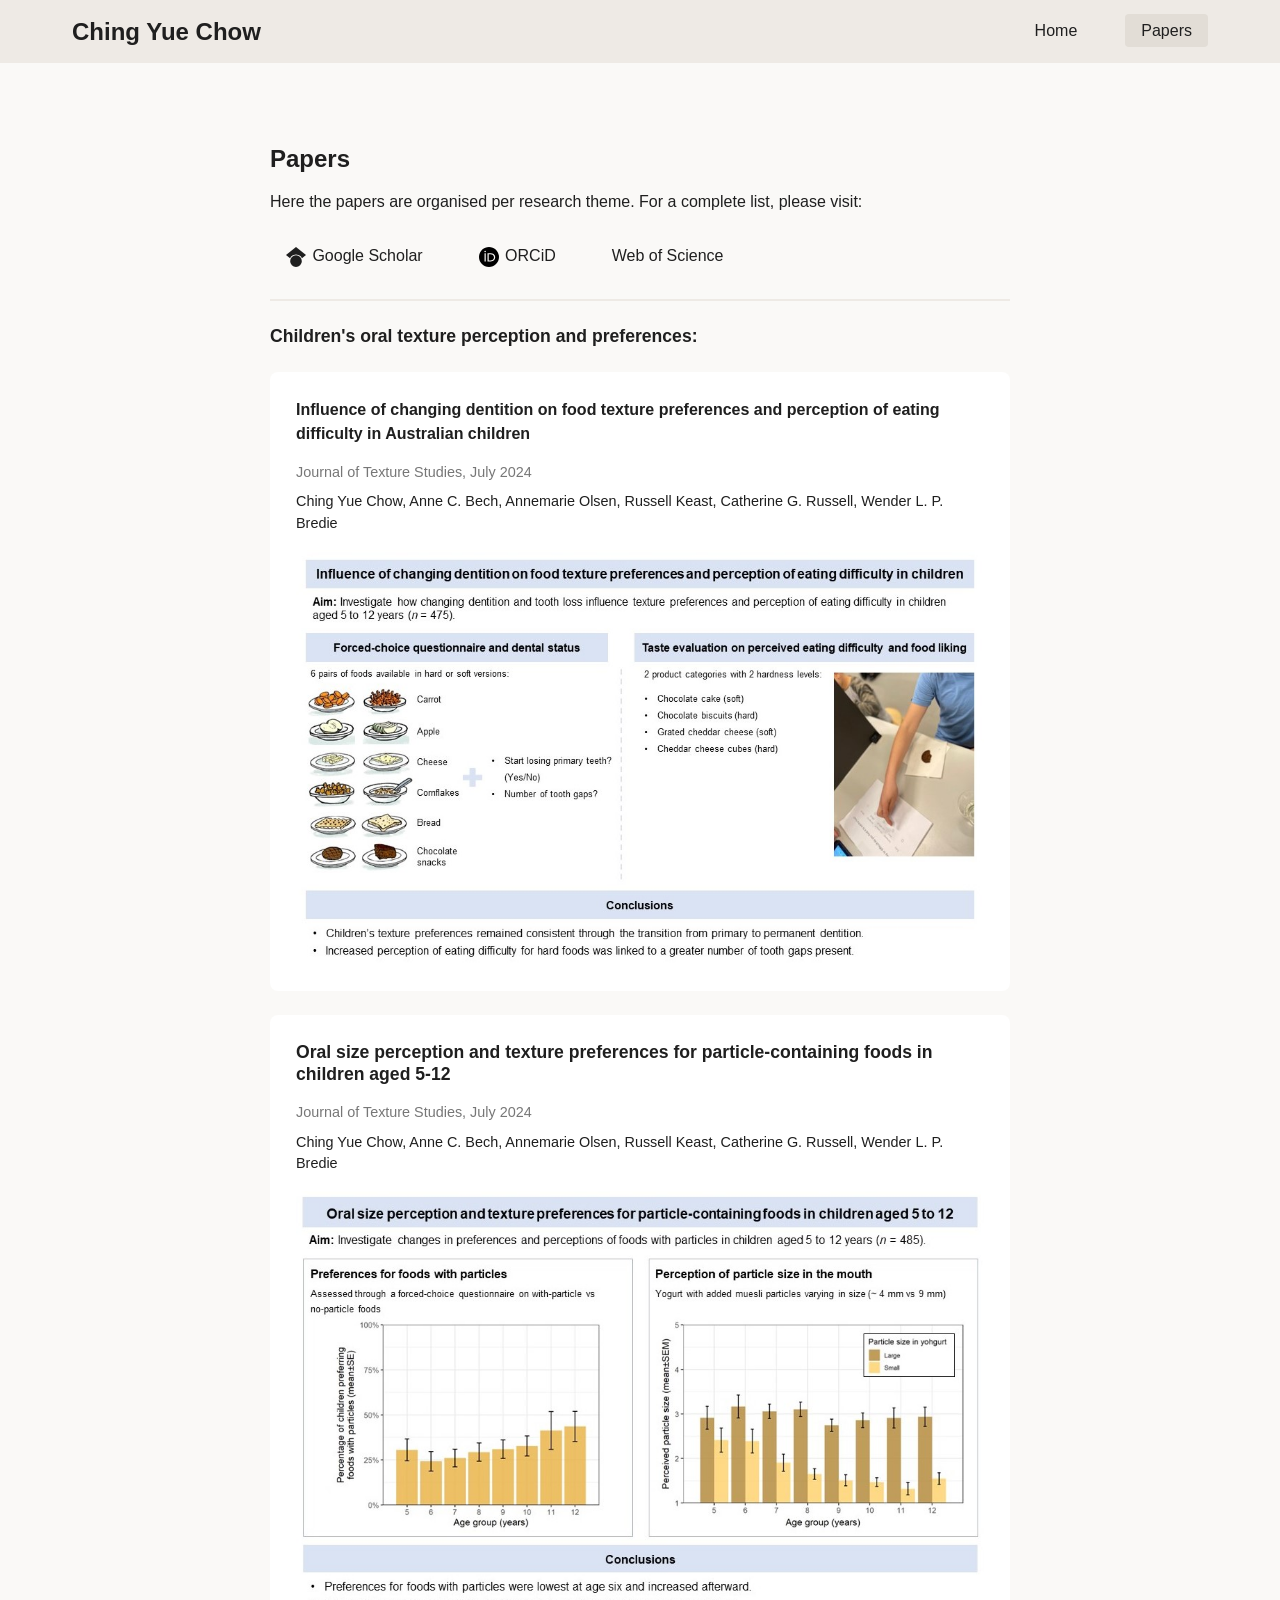
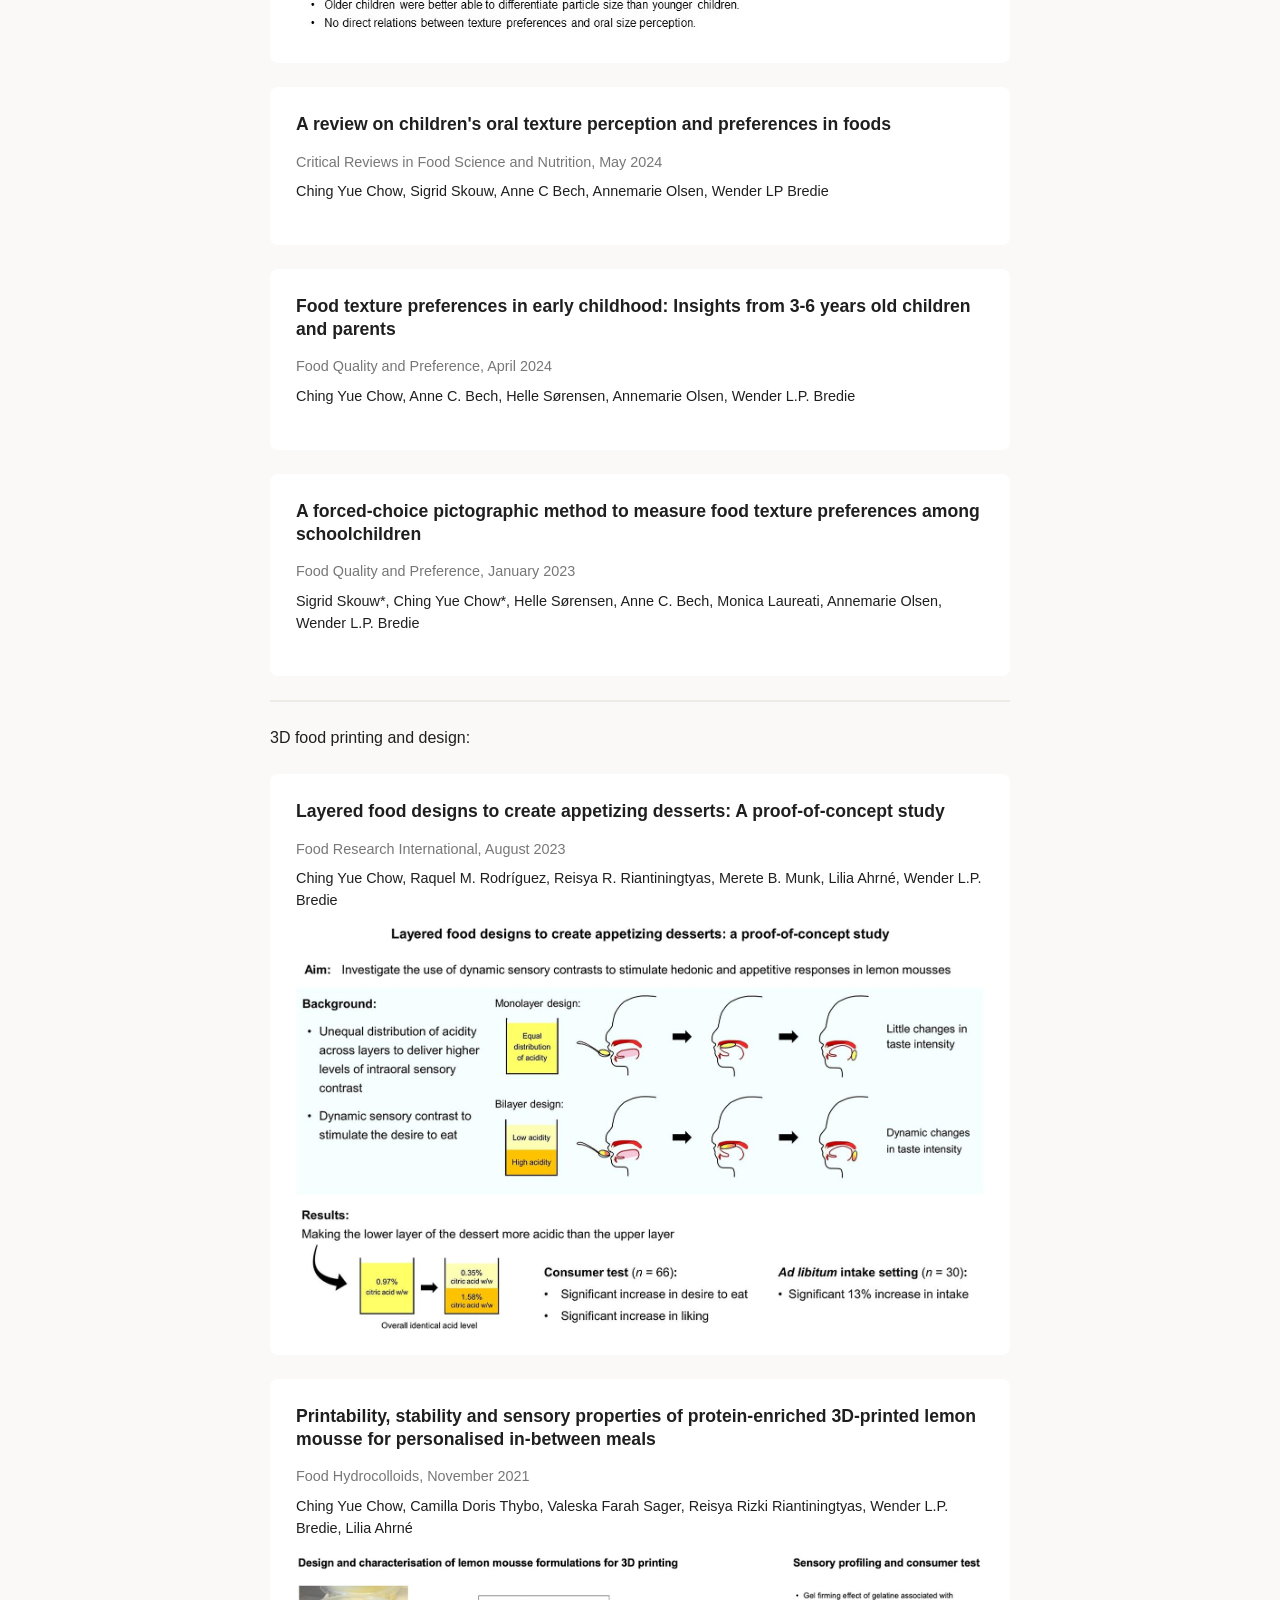
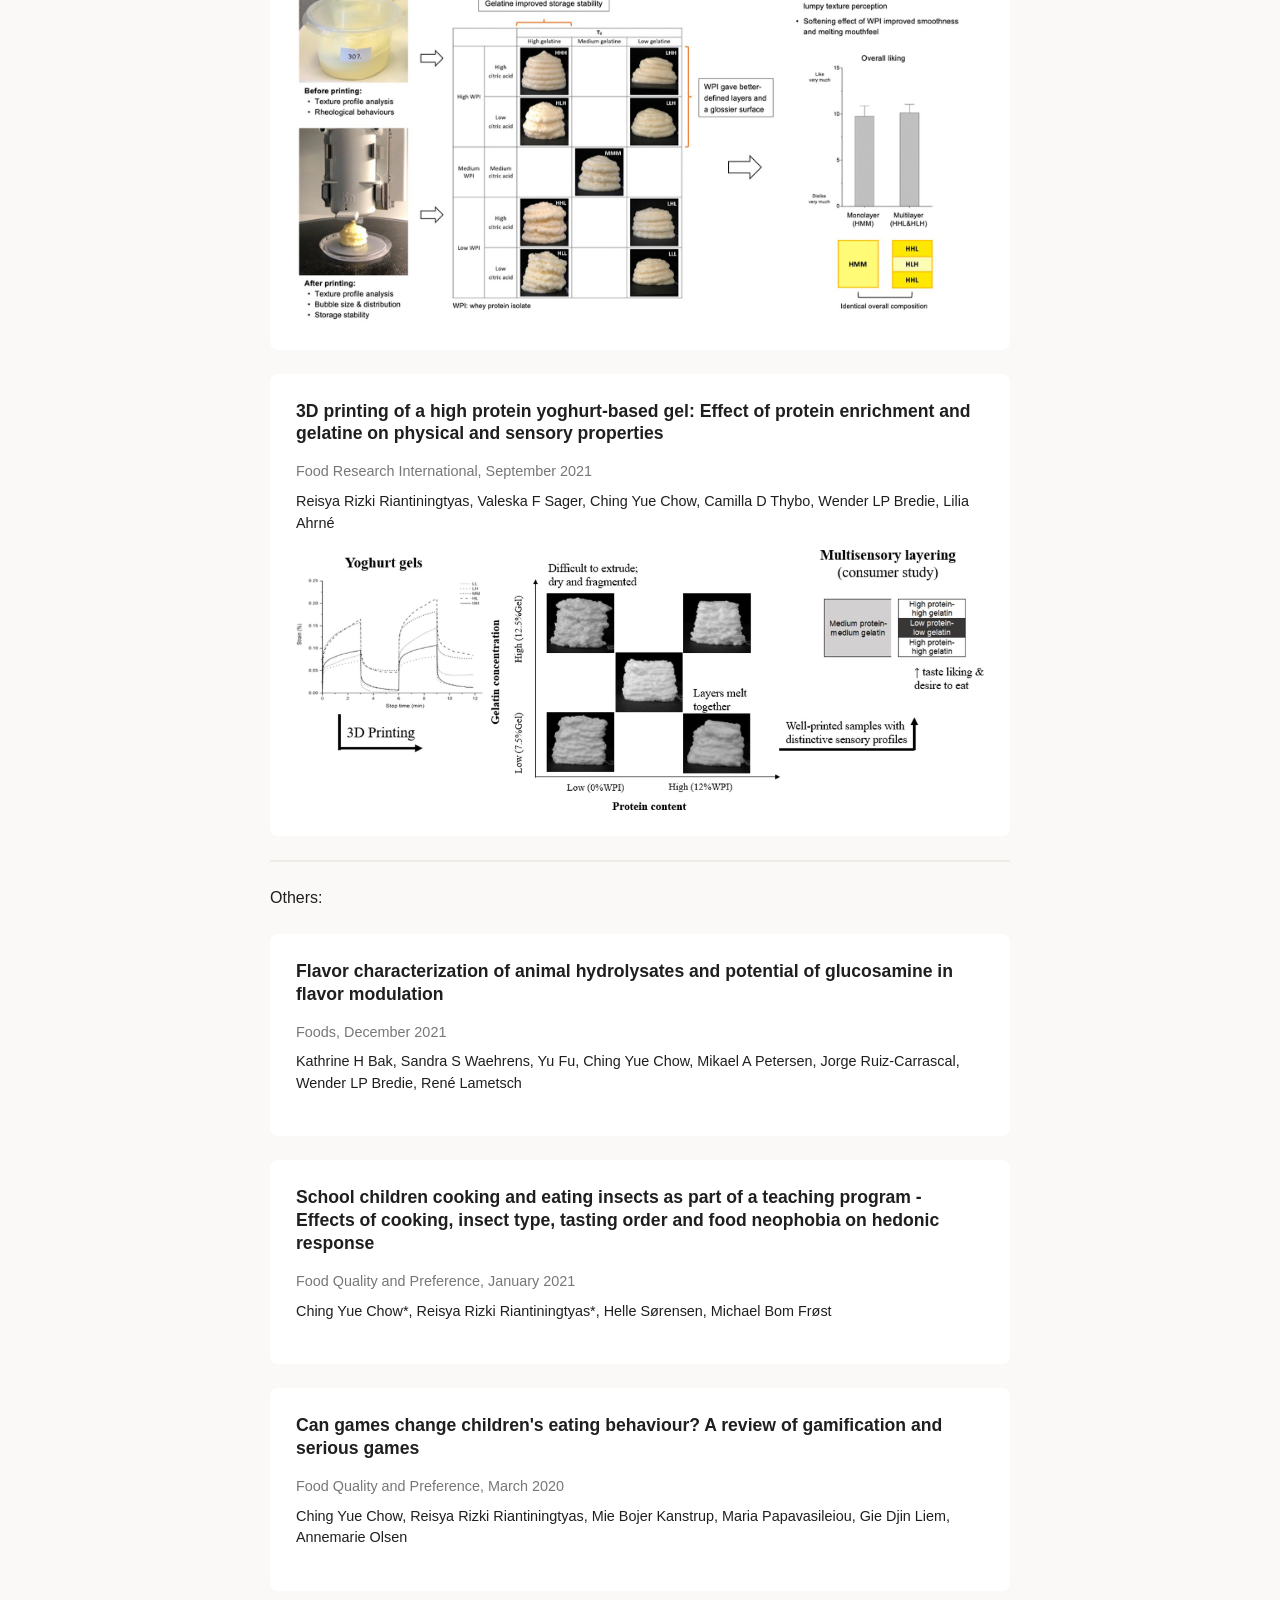
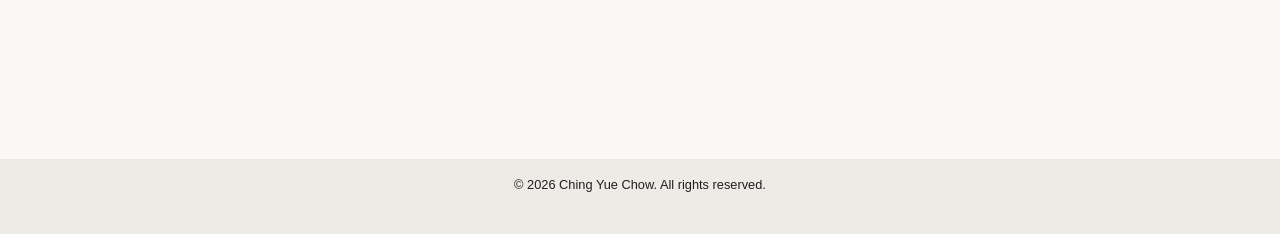
==== commit 75d40e49: "comit" ====
--- a/papers.html
+++ b/papers.html
@@ -5,8 +5,8 @@
   <meta charset="UTF-8">
   <meta name="viewport" content="width=device-width, initial-scale=1.0">
   <title>Papers | Ching Yue Chow</title>
-  <link rel="stylesheet" href="style_base.css">
-  <link rel="stylesheet" href="style_papers.css">
+  <link rel="stylesheet" href="styles/style_base.css">
+  <link rel="stylesheet" href="styles/style_papers.css">
 </head>
 
 <body>
@@ -65,7 +65,7 @@
           <p class="meta">Journal of Texture Studies, July 2024</p>
           <p>Ching Yue Chow, Anne C. Bech, Annemarie Olsen, Russell Keast,
             Catherine G. Russell, Wender L. P. Bredie</p>
-          <img src="deakinH_JTS2024.jpg" class="item-image">
+          <img src="graphics/deakinH_JTS2024.jpg" class="item-image">
         </a>
       </div>
 
@@ -77,7 +77,7 @@
           <p class="meta">Journal of Texture Studies, July 2024</p>
           <p>Ching Yue Chow, Anne C. Bech, Annemarie Olsen, Russell Keast,
             Catherine G. Russell, Wender L. P. Bredie</p>
-          <img src="deakinP_JTS2024.jpg" class="item-image">
+          <img src="graphics/deakinP_JTS2024.jpg" class="item-image">
         </a>
       </div>
 
@@ -123,7 +123,7 @@
           <p class="meta">Food Research International, August 2023</p>
           <p>Ching Yue Chow, Raquel M. Rodríguez, Reisya R. Riantiningtyas, Merete B. Munk,
             Lilia Ahrné, Wender L.P. Bredie</p>
-          <img src="mousse_FRI2023.jpg" class="item-image">
+          <img src="graphics/mousse_FRI2023.jpg" class="item-image">
         </a>
       </div>
 
@@ -137,7 +137,7 @@
           <p>Ching Yue Chow, Camilla Doris Thybo, Valeska Farah Sager,
             Reisya Rizki Riantiningtyas, Wender L.P. Bredie, Lilia Ahrné</p>
         </a>
-        <img src="mousse_FH2021.jpg" class="item-image">
+        <img src="graphics/mousse_FH2021.jpg" class="item-image">
       </div>
 
       <div class="item-card">
@@ -150,7 +150,7 @@
           <p>Reisya Rizki Riantiningtyas, Valeska F Sager, Ching Yue Chow,
             Camilla D Thybo, Wender LP Bredie, Lilia Ahrné</p>
         </a>
-        <img src="yoghurtgel_FRI2021.jpg" class="item-image">
+        <img src="graphics/yoghurtgel_FRI2021.jpg" class="item-image">
       </div>
 
       <div class="section-divider"></div>
--- a/styles/style_base.css
+++ b/styles/style_base.css
@@ -0,0 +1,162 @@
+* {
+    margin: 0;
+    padding: 0;
+    box-sizing: border-box;
+}
+
+body {
+    font-family: -apple-system, BlinkMacSystemFont, 'Segoe UI', Roboto, Oxygen, Ubuntu, Cantarell, sans-serif;
+    line-height: 1.3;
+    color: #1F1F1F;
+    background-color: #FAF9F7;
+    display: flex;
+    flex-direction: column;
+    min-height: 100vh;
+}
+
+h1 {
+    color: #1F1F1F;
+    margin-bottom: 1rem;
+    font-size: 2rem;
+}
+
+h2 {
+    color: #1F1F1F;
+    margin-bottom: 1rem;
+    font-size: 1.5rem;
+    font-weight: 600;
+}
+
+h3 {
+    color: #1F1F1F;
+    margin-bottom: 1rem;
+    font-size: 1.1rem;
+    font-weight: 600;
+}
+
+p {
+    font-size: 1rem;
+    line-height: 1.5;
+    margin-bottom: 1.5rem;
+    color: #1F1F1F;
+}
+
+a {
+    text-decoration: none;
+}
+
+/* Navigation Bar */
+nav {
+    background-color: #EEEAE5;
+    color: #1F1F1F;
+    padding: 1rem 0;
+    position: sticky;
+    top: 0;
+    z-index: 100;
+}
+
+.nav-container {
+    max-width: 1200px;
+    margin: 0 auto;
+    padding: 0 2rem;
+    display: flex;
+    justify-content: flex-start;
+    align-items: center;
+    flex-wrap: wrap;
+}
+
+.nav-title {
+    font-size: 1.5rem;
+    font-weight: 600;
+    min-width: 180px;
+    text-decoration: none;
+    color: #1F1F1F;
+}
+
+.nav-links {
+    display: flex;
+    list-style: none;
+    gap: 2rem;
+    margin-left: auto;
+}
+
+.nav-links a {
+    color: #1F1F1F;
+    text-decoration: none;
+    font-weight: 500;
+    padding: 0.5rem 1rem;
+    border-radius: 4px;
+    transition: background-color 0.3s ease;
+}
+
+.nav-links a:hover,
+.nav-links a.active {
+    background-color: #E2DDD6;
+}
+
+/* Icon */
+.icon {
+    width: 20px;
+    height: 20px;
+}
+
+/* Main Container */
+.container {
+    max-width: 900px;
+    margin: 2rem auto;
+    padding: 0 2rem;
+    flex: 1;
+}
+
+/* Footer */
+footer {
+    background-color: #EEEAE5;
+    color: #1F1F1F;
+    text-align: center;
+    padding: 1rem;
+    margin-top: 2rem;
+}
+
+footer p {
+    font-size: 0.8rem;
+}
+
+.section-divider {
+    border: none;
+    height: 1.5px;
+    background-color: #EEEAE5;
+    margin: 1.5rem 0;
+}
+
+/* Responsive Design */
+@media (max-width: 768px) {
+    .nav-container {
+        flex-direction: column;
+        gap: 1rem;
+    }
+    
+    .nav-links {
+        gap: 1rem;
+        flex-wrap: wrap;
+        justify-content: center;
+    }
+    
+    .profile-section {
+        flex-direction: column;
+        align-items: center;
+        text-align: center;
+    }
+    
+    .social-links ul {
+        justify-content: center;
+    }
+    
+    .container {
+        padding: 0 1rem;
+    }
+    
+    .hero,
+    .content-section {
+        padding: 2rem 1.5rem;
+    }
+}
--- a/styles/style_papers.css
+++ b/styles/style_papers.css
@@ -0,0 +1,94 @@
+/* Papers page style */
+.content-section {
+    background-color: transparent;
+    border-radius: 10px;
+    padding: 3rem;
+    /*box-shadow: 0 2px 8px rgba(0,0,0,0.1); */
+    margin-bottom: 2rem;
+}
+
+/*.content-section p {
+    font-size: 1.1rem;
+    line-height: 1.8;
+    color: #555;
+    margin-bottom: 1rem;
+}
+
+.content-section ul {
+    margin-left: 2rem;
+    margin-bottom: 1rem;
+}
+
+.content-section li {
+    margin-bottom: 0.5rem;
+    font-size: 1.1rem;
+    line-height: 1.8;
+    color: #555;
+}*/
+
+/* Item Cards (for books, papers, courses) */
+.item-card {
+    background-color: white;
+    padding: 1.5rem;
+    /*padding-bottom: 1rem;*/
+    margin-top: 1.5rem;
+    margin-bottom: 1.5rem;
+    border-radius: 8px;
+    border: 2px solid transparent;
+    transition: border-color 0.2s ease;
+}
+
+.item-card:hover {
+    border-color: #E2DDD6;
+}
+
+.item-image {
+  max-width: 100%;
+  height: auto;
+  display: block;
+  object-fit: contain;
+}
+
+.item-card p {
+  margin-bottom: 1rem;
+  font-size: 0.9rem;
+}
+
+.item-card .title {
+    font-size: 1rem;
+    margin-bottom: 1rem;
+    font-weight: 600;
+}
+
+.item-card .meta {
+    color: #777;
+    margin-bottom: 0.5rem;
+    /*font-size: 0.9rem;
+    font-style: italic;*/
+}
+
+/* Profile Links */
+.profile-links ul {
+    list-style: none;
+    display: flex;
+    gap: 1.5rem;
+    flex-wrap: wrap;
+}
+
+.profile-links a {
+    display: flex;
+    align-items: center;
+    gap: 0.4rem;
+    color:#1F1F1F;
+    text-decoration: none;
+    padding: 0.5rem 1rem;
+    /*border: 1px solid #EEEAE5;*/
+    border-radius: 6px;
+    font-weight: 500;
+    transition: all 0.3s ease;
+}
+
+.profile-links a:hover {
+    background-color: #EEEAE5;
+    color: #1F1F1F;
+}
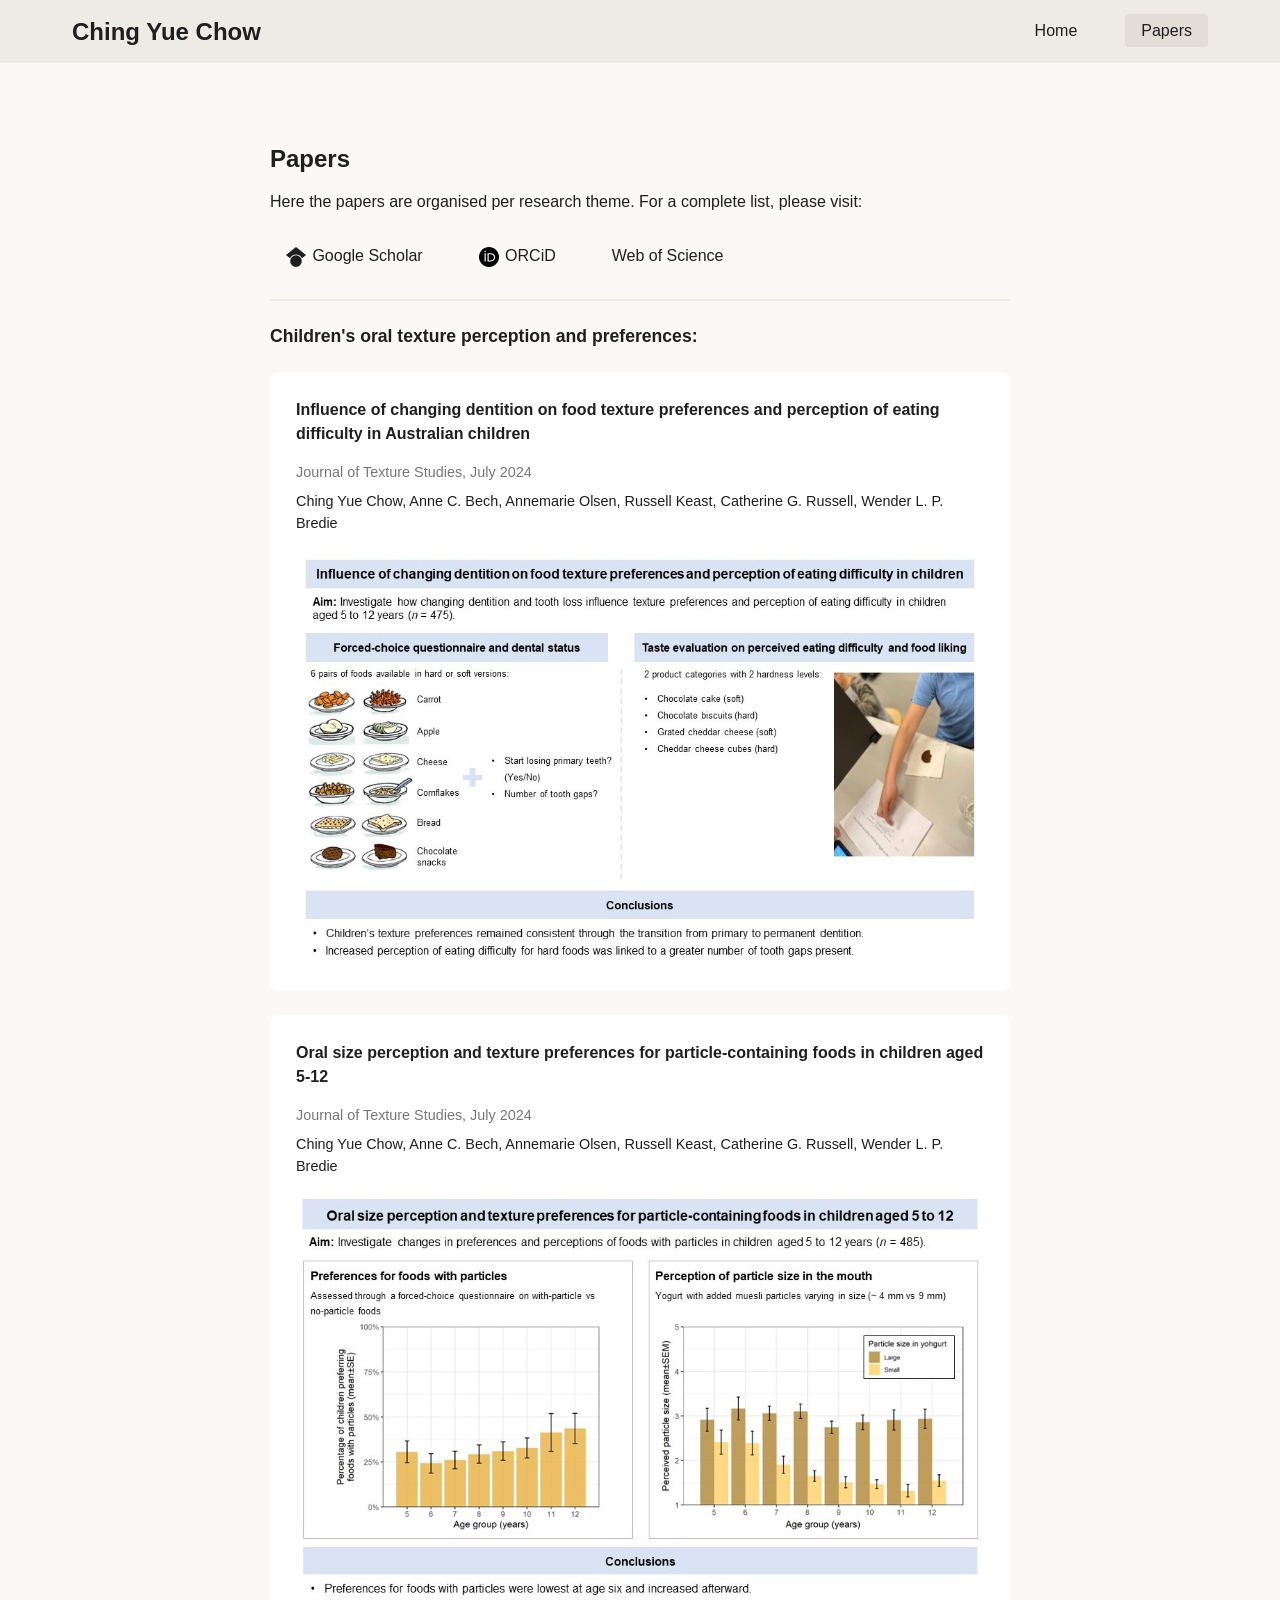
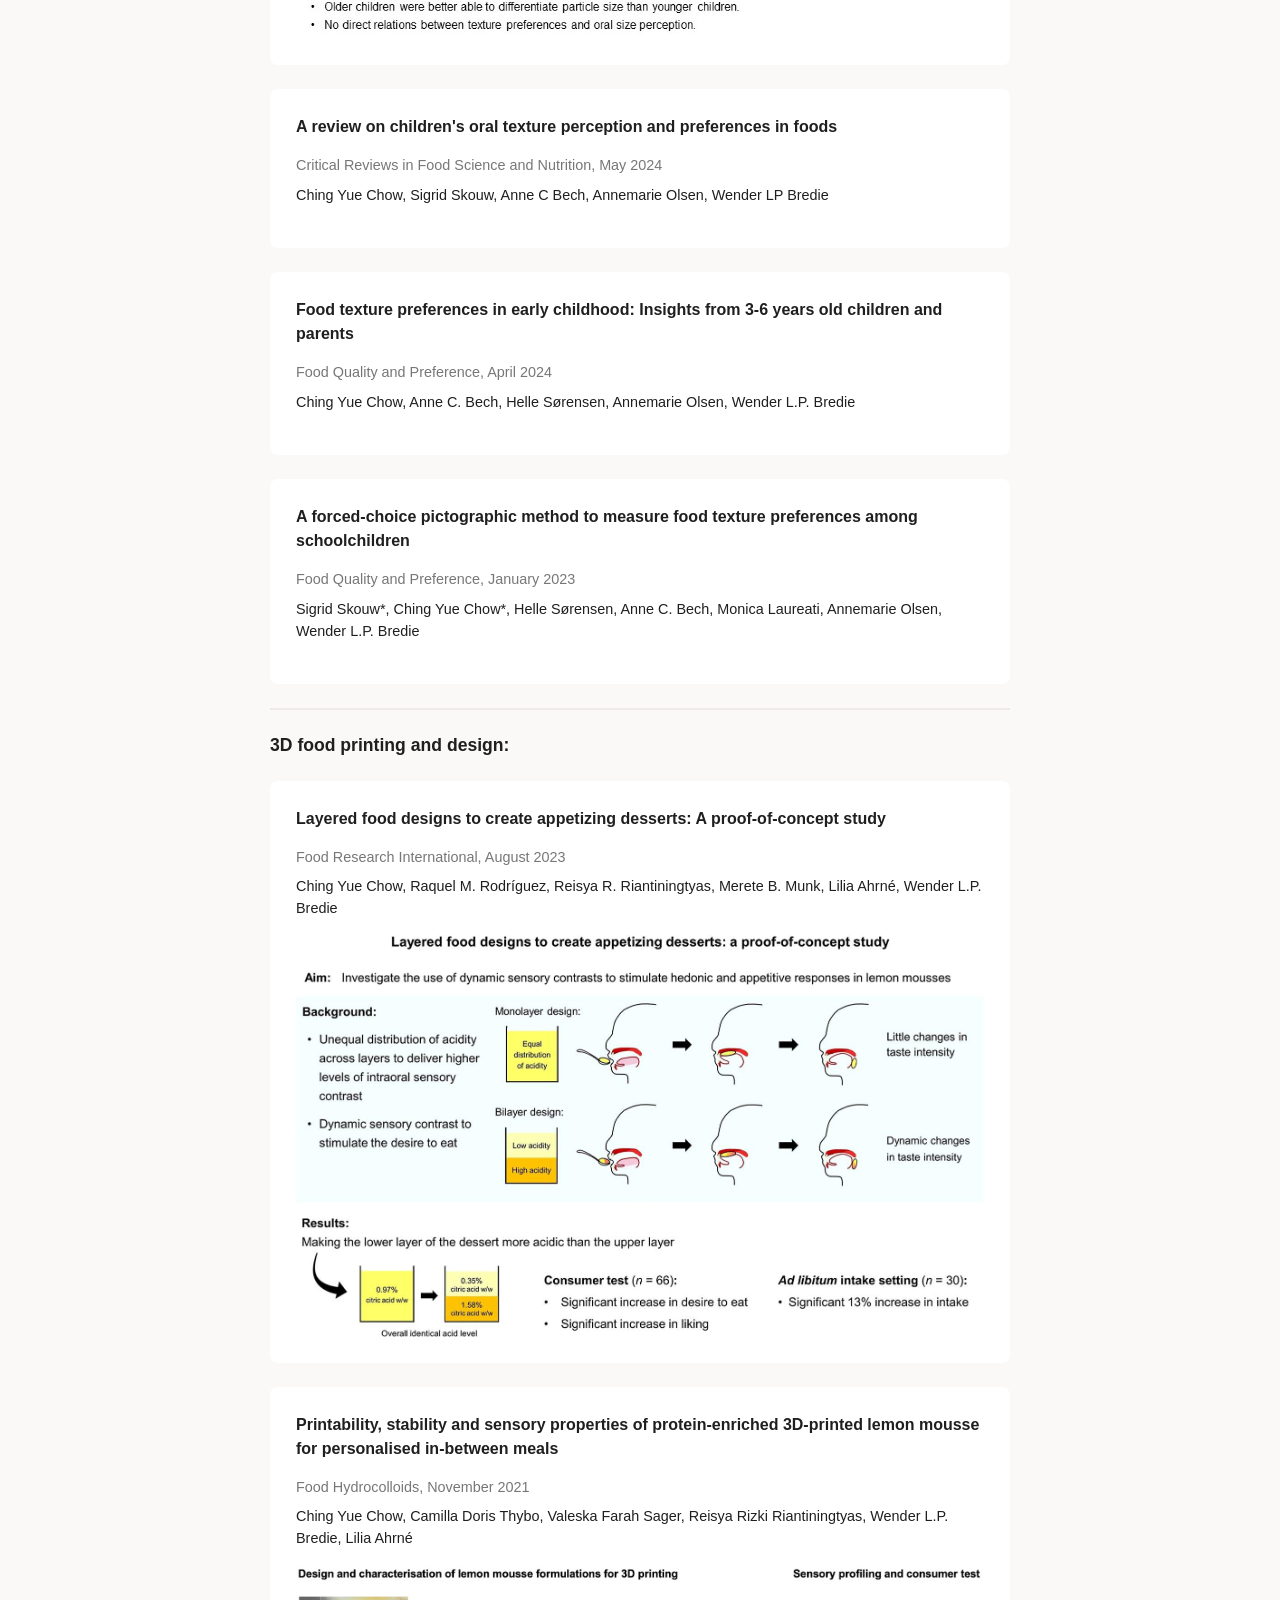
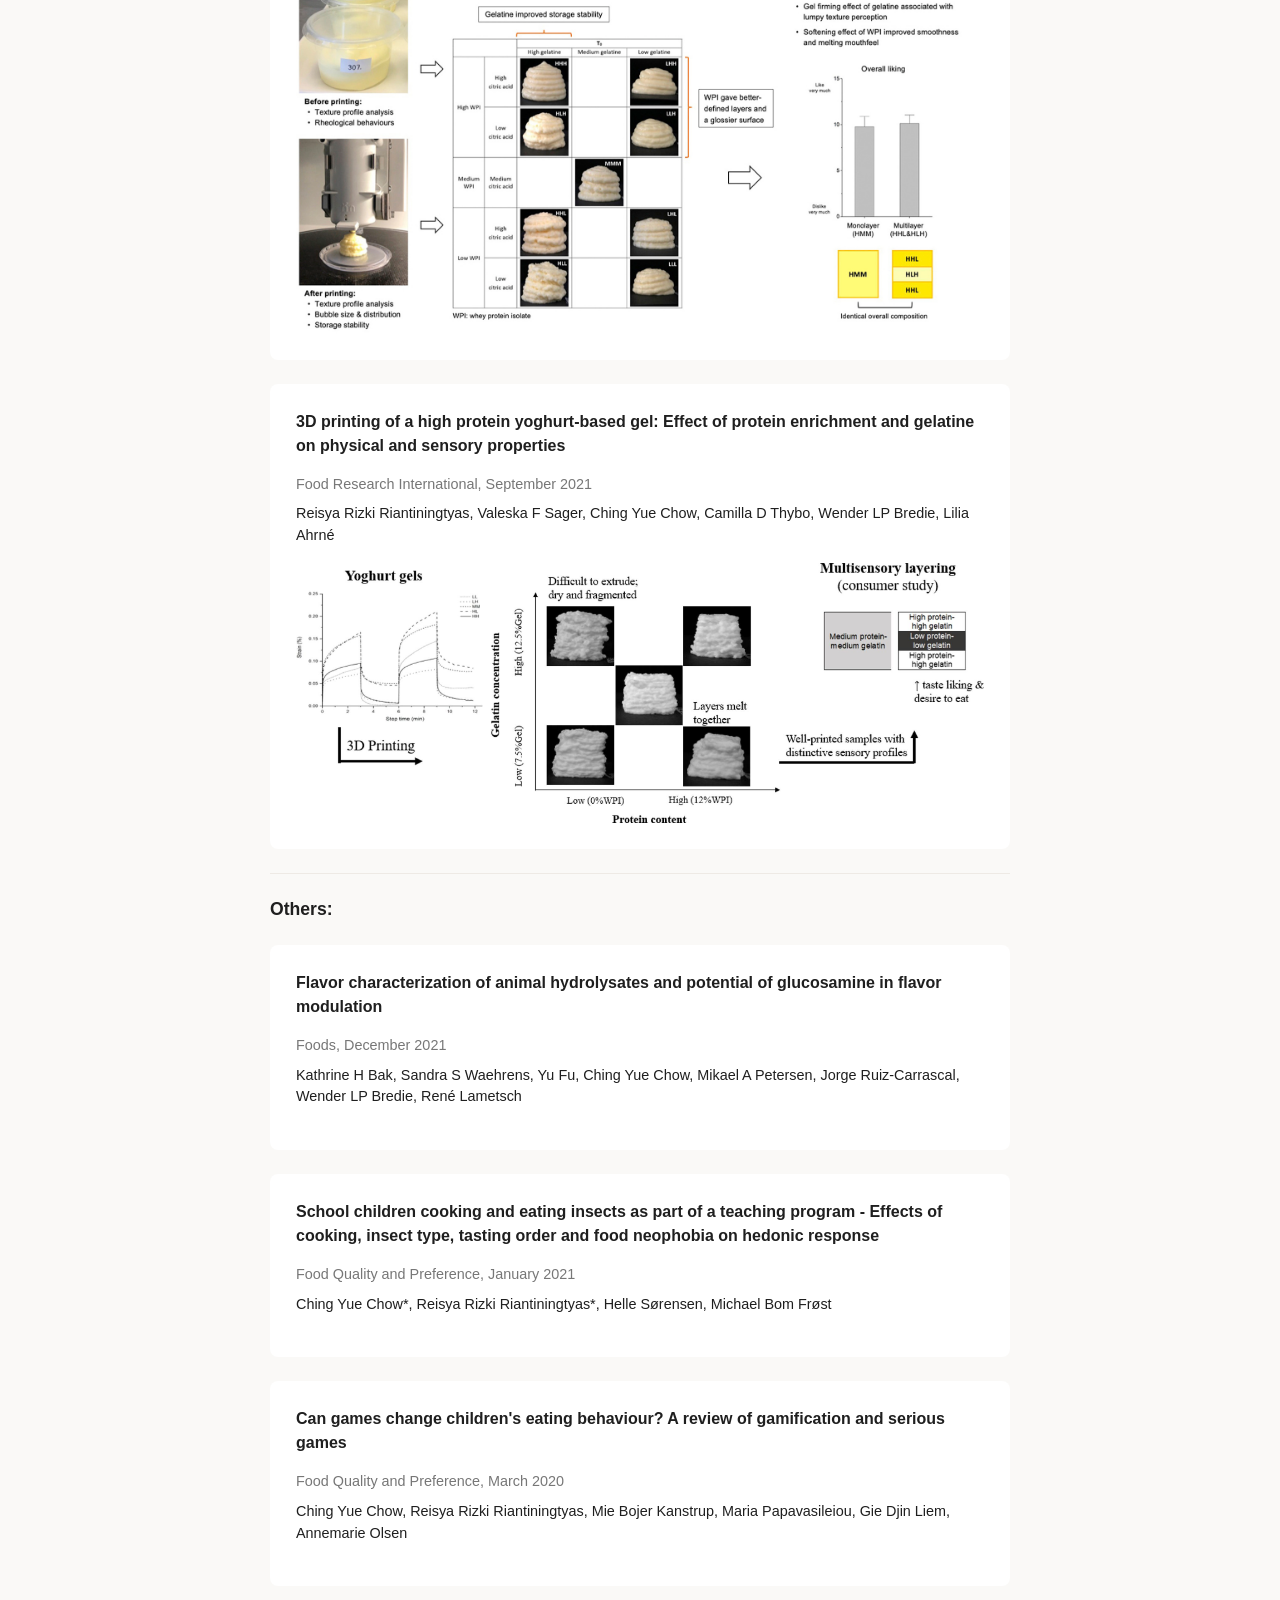
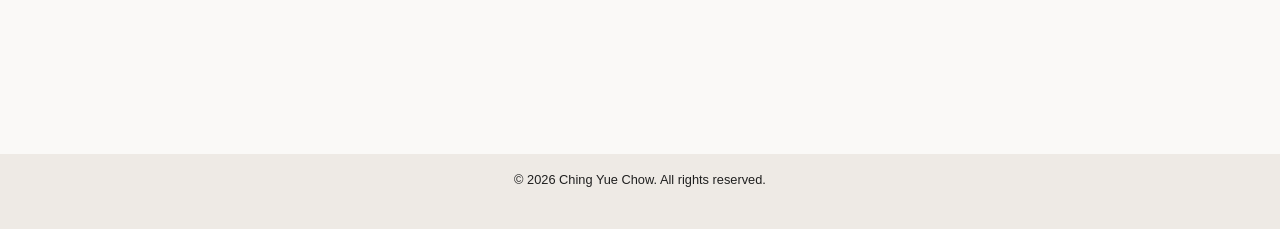
==== commit 67cf853b: "change headings to paragraphs for titles and update section headings for consistency" ====
--- a/papers.html
+++ b/papers.html
@@ -71,9 +71,9 @@
 
       <div class="item-card">
         <a href="https://doi.org/10.1016/j.foodres.2023.112955" target="_blank" title="View full paper">
-          <h3>Oral size perception and texture preferences for
+          <p class="title">Oral size perception and texture preferences for
             particle-containing foods in children aged 5-12
-          </h3>
+          </p>
           <p class="meta">Journal of Texture Studies, July 2024</p>
           <p>Ching Yue Chow, Anne C. Bech, Annemarie Olsen, Russell Keast,
             Catherine G. Russell, Wender L. P. Bredie</p>
@@ -83,8 +83,8 @@
 
       <div class="item-card">
         <a href="https://doi.org/10.1080/10408398.2022.2136619" target="_blank" title="View full paper">
-          <h3>A review on children's oral texture perception and preferences in foods
-          </h3>
+          <p class="title">A review on children's oral texture perception and preferences in foods
+          </p>
           <p class="meta">Critical Reviews in Food Science and Nutrition, May 2024</p>
           <p>Ching Yue Chow, Sigrid Skouw, Anne C Bech, Annemarie Olsen, Wender LP Bredie</p>
           <!--img src="mousse_FRI2023.jpg" class="item-image"-->
@@ -93,9 +93,9 @@
 
       <div class="item-card">
         <a href="https://doi.org/10.1016/j.foodqual.2023.105063" target="_blank" title="View full paper">
-          <h3>Food texture preferences in early childhood:
+          <p class="title">Food texture preferences in early childhood:
             Insights from 3-6 years old children and parents
-          </h3>
+          </p>
           <p class="meta">Food Quality and Preference, April 2024</p>
           <p>Ching Yue Chow, Anne C. Bech, Helle Sørensen, Annemarie Olsen, Wender L.P. Bredie</p>
           <!--img src="mousse_FRI2023.jpg" class="item-image"-->
@@ -104,8 +104,8 @@
 
       <div class="item-card">
         <a href="https://doi.org/10.1016/j.foodqual.2022.104783" target="_blank" title="View full paper">
-          <h3>A forced-choice pictographic method to measure food texture preferences among schoolchildren
-          </h3>
+          <p class="title">A forced-choice pictographic method to measure food texture preferences among schoolchildren
+          </p>
           <p class="meta">Food Quality and Preference, January 2023</p>
           <p>Sigrid Skouw*, Ching Yue Chow*, Helle Sørensen, Anne C. Bech, Monica Laureati, Annemarie Olsen, Wender L.P.
             Bredie</p>
@@ -115,11 +115,11 @@
 
       <div class="section-divider"></div>
 
-      <p>3D food printing and design:</p>
+      <h3>3D food printing and design:</h3>
       <div class="item-card">
         <a href="https://doi.org/10.1016/j.foodres.2023.112955" target="_blank" title="View full paper">
-          <h3>Layered food designs to create appetizing desserts: A proof-of-concept study
-          </h3>
+          <p class="title">Layered food designs to create appetizing desserts: A proof-of-concept study
+          </p>
           <p class="meta">Food Research International, August 2023</p>
           <p>Ching Yue Chow, Raquel M. Rodríguez, Reisya R. Riantiningtyas, Merete B. Munk,
             Lilia Ahrné, Wender L.P. Bredie</p>
@@ -129,10 +129,10 @@
 
       <div class="item-card">
         <a href="https://doi.org/10.1016/j.foodhyd.2021.106943" target="_blank" title="View full paper">
-          <h3>
+          <p class="title">
             Printability, stability and sensory properties of protein-enriched
             3D-printed lemon mousse for personalised in-between meals
-          </h3>
+          </p>
           <p class="meta">Food Hydrocolloids, November 2021</p>
           <p>Ching Yue Chow, Camilla Doris Thybo, Valeska Farah Sager,
             Reisya Rizki Riantiningtyas, Wender L.P. Bredie, Lilia Ahrné</p>
@@ -142,10 +142,10 @@
 
       <div class="item-card">
         <a href="https://doi.org/10.1016/j.foodres.2021.110517" target="_blank" title="View full paper">
-          <h3>
+          <p class="title">
             3D printing of a high protein yoghurt-based gel: Effect of protein enrichment and
             gelatine on physical and sensory properties
-          </h3>
+          </p>
           <p class="meta">Food Research International, September 2021</p>
           <p>Reisya Rizki Riantiningtyas, Valeska F Sager, Ching Yue Chow,
             Camilla D Thybo, Wender LP Bredie, Lilia Ahrné</p>
@@ -155,11 +155,11 @@
 
       <div class="section-divider"></div>
 
-      <p>Others:</p>
+      <h3>Others:</h3>
       <div class="item-card">
         <a href="https://doi.org/10.3390/foods10123008" target="_blank" title="View full paper">
-          <h3>Flavor characterization of animal hydrolysates and potential of glucosamine in flavor modulation
-          </h3>
+          <p class="title">Flavor characterization of animal hydrolysates and potential of glucosamine in flavor modulation
+          </p>
           <p class="meta">Foods, December 2021</p>
           <p>Kathrine H Bak, Sandra S Waehrens, Yu Fu, Ching Yue Chow, Mikael A Petersen,
             Jorge Ruiz-Carrascal, Wender LP Bredie, René Lametsch</p>
@@ -169,9 +169,9 @@
 
       <div class="item-card">
         <a href="https://doi.org/10.1016/j.foodqual.2020.104027" target="_blank" title="View full paper">
-          <h3>School children cooking and eating insects as part of a teaching program -
+          <p class="title">School children cooking and eating insects as part of a teaching program -
             Effects of cooking, insect type, tasting order and food neophobia on hedonic response
-          </h3>
+          </p>
           <p class="meta">Food Quality and Preference, January 2021</p>
           <p>Ching Yue Chow*, Reisya Rizki Riantiningtyas*, Helle Sørensen, Michael Bom Frøst</p>
           <!--img src="mousse_FRI2023.jpg" class="item-image"-->
@@ -180,9 +180,9 @@
 
       <div class="item-card">
         <a href="https://doi.org/10.1016/j.foodqual.2019.103823" target="_blank" title="View full paper">
-          <h3>Can games change children's eating behaviour?
+          <p class="title">Can games change children's eating behaviour?
             A review of gamification and serious games
-          </h3>
+          </p>
           <p class="meta">Food Quality and Preference, March 2020</p>
           <p>Ching Yue Chow, Reisya Rizki Riantiningtyas, Mie Bojer Kanstrup, Maria Papavasileiou,
             Gie Djin Liem, Annemarie Olsen</p>
--- a/styles/style_papers.css
+++ b/styles/style_papers.css
@@ -3,34 +3,13 @@
     background-color: transparent;
     border-radius: 10px;
     padding: 3rem;
-    /*box-shadow: 0 2px 8px rgba(0,0,0,0.1); */
     margin-bottom: 2rem;
 }
-
-/*.content-section p {
-    font-size: 1.1rem;
-    line-height: 1.8;
-    color: #555;
-    margin-bottom: 1rem;
-}
-
-.content-section ul {
-    margin-left: 2rem;
-    margin-bottom: 1rem;
-}
-
-.content-section li {
-    margin-bottom: 0.5rem;
-    font-size: 1.1rem;
-    line-height: 1.8;
-    color: #555;
-}*/
 
 /* Item Cards (for books, papers, courses) */
 .item-card {
     background-color: white;
     padding: 1.5rem;
-    /*padding-bottom: 1rem;*/
     margin-top: 1.5rem;
     margin-bottom: 1.5rem;
     border-radius: 8px;
@@ -63,8 +42,6 @@
 .item-card .meta {
     color: #777;
     margin-bottom: 0.5rem;
-    /*font-size: 0.9rem;
-    font-style: italic;*/
 }
 
 /* Profile Links */
@@ -82,7 +59,6 @@
     color:#1F1F1F;
     text-decoration: none;
     padding: 0.5rem 1rem;
-    /*border: 1px solid #EEEAE5;*/
     border-radius: 6px;
     font-weight: 500;
     transition: all 0.3s ease;
